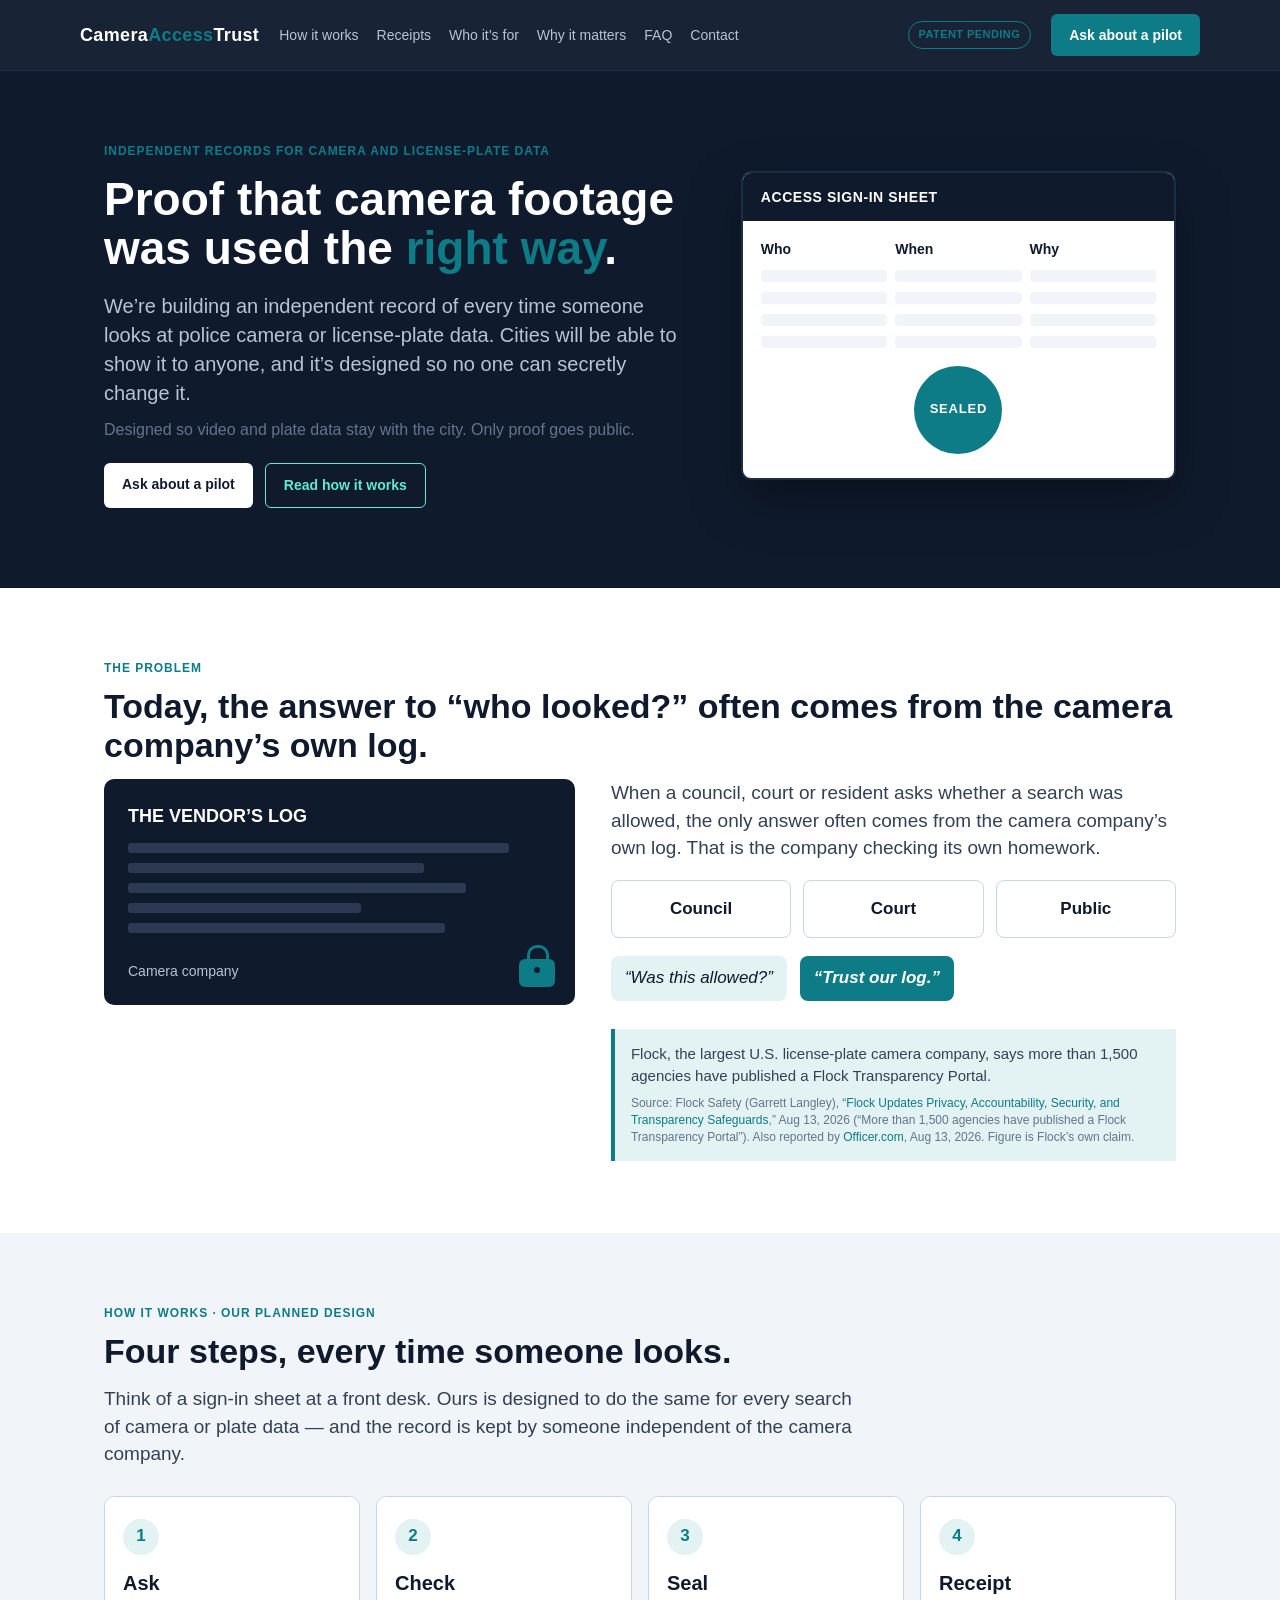
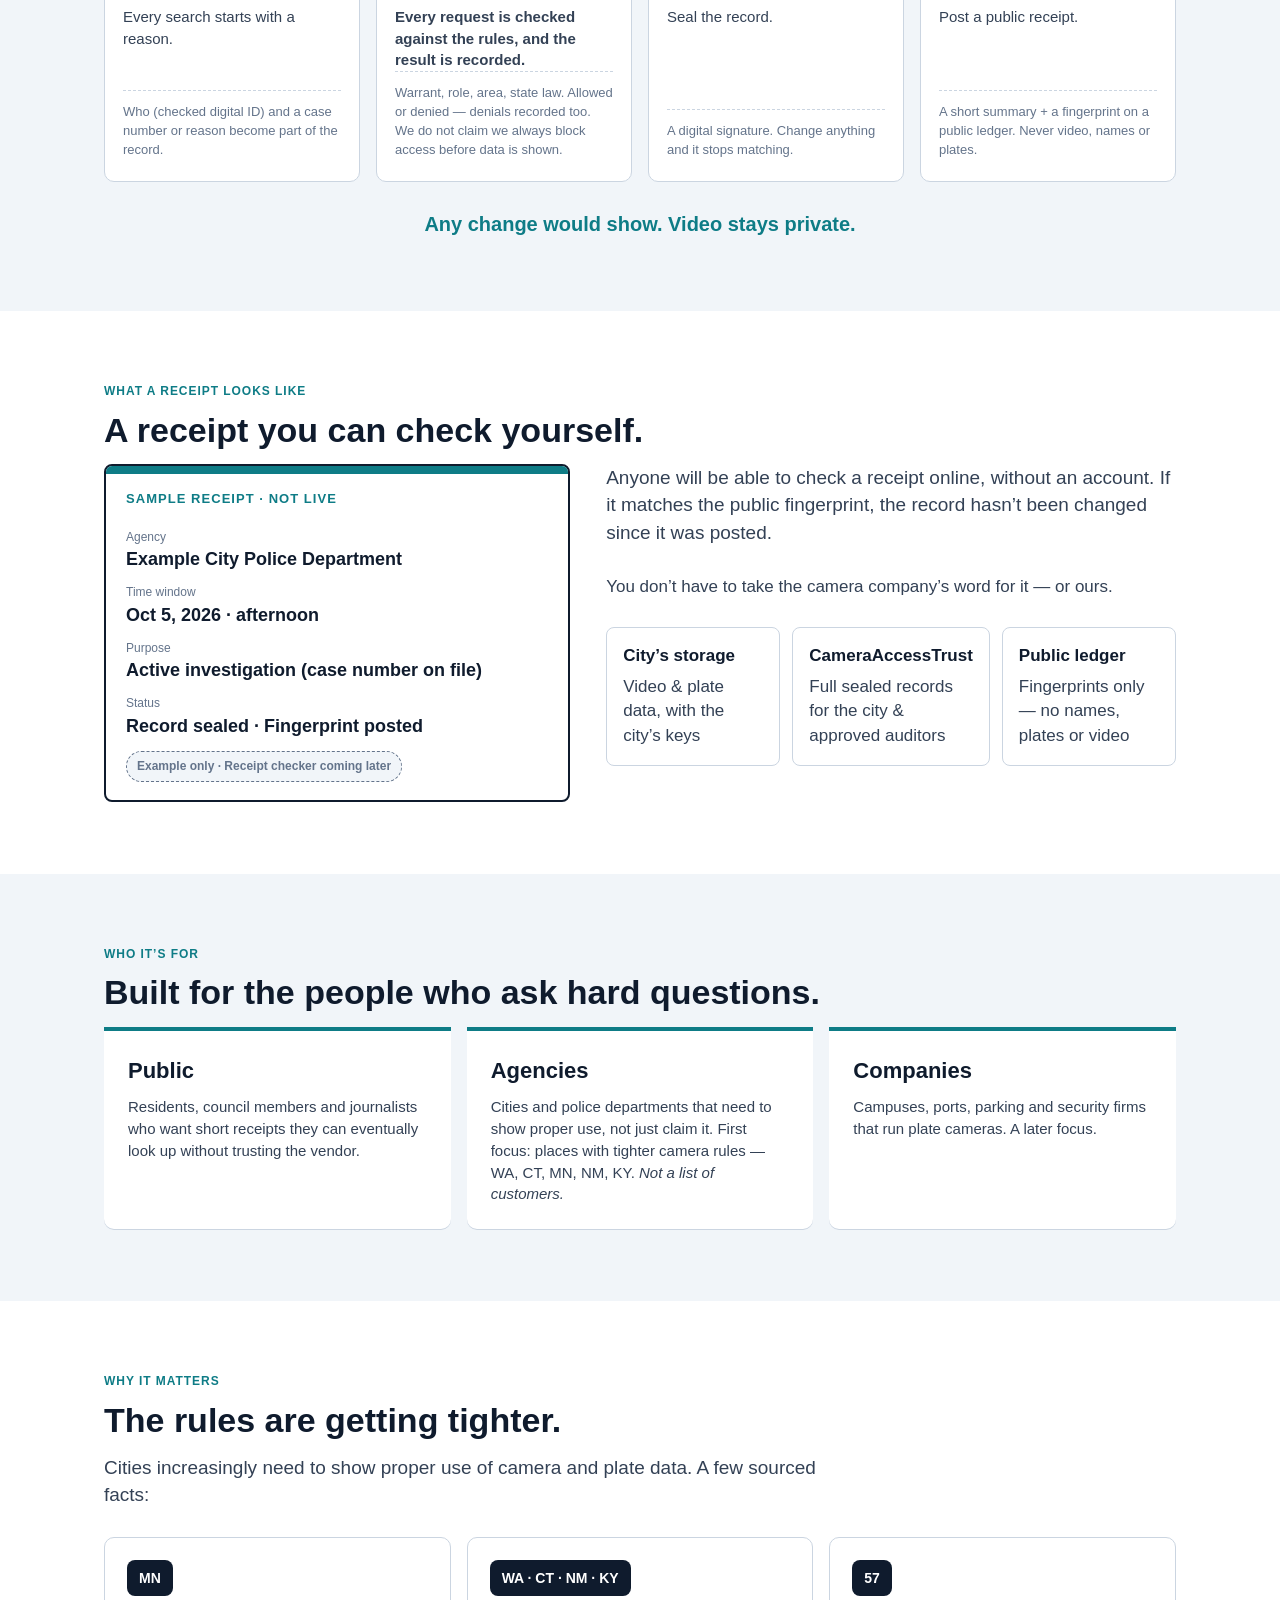
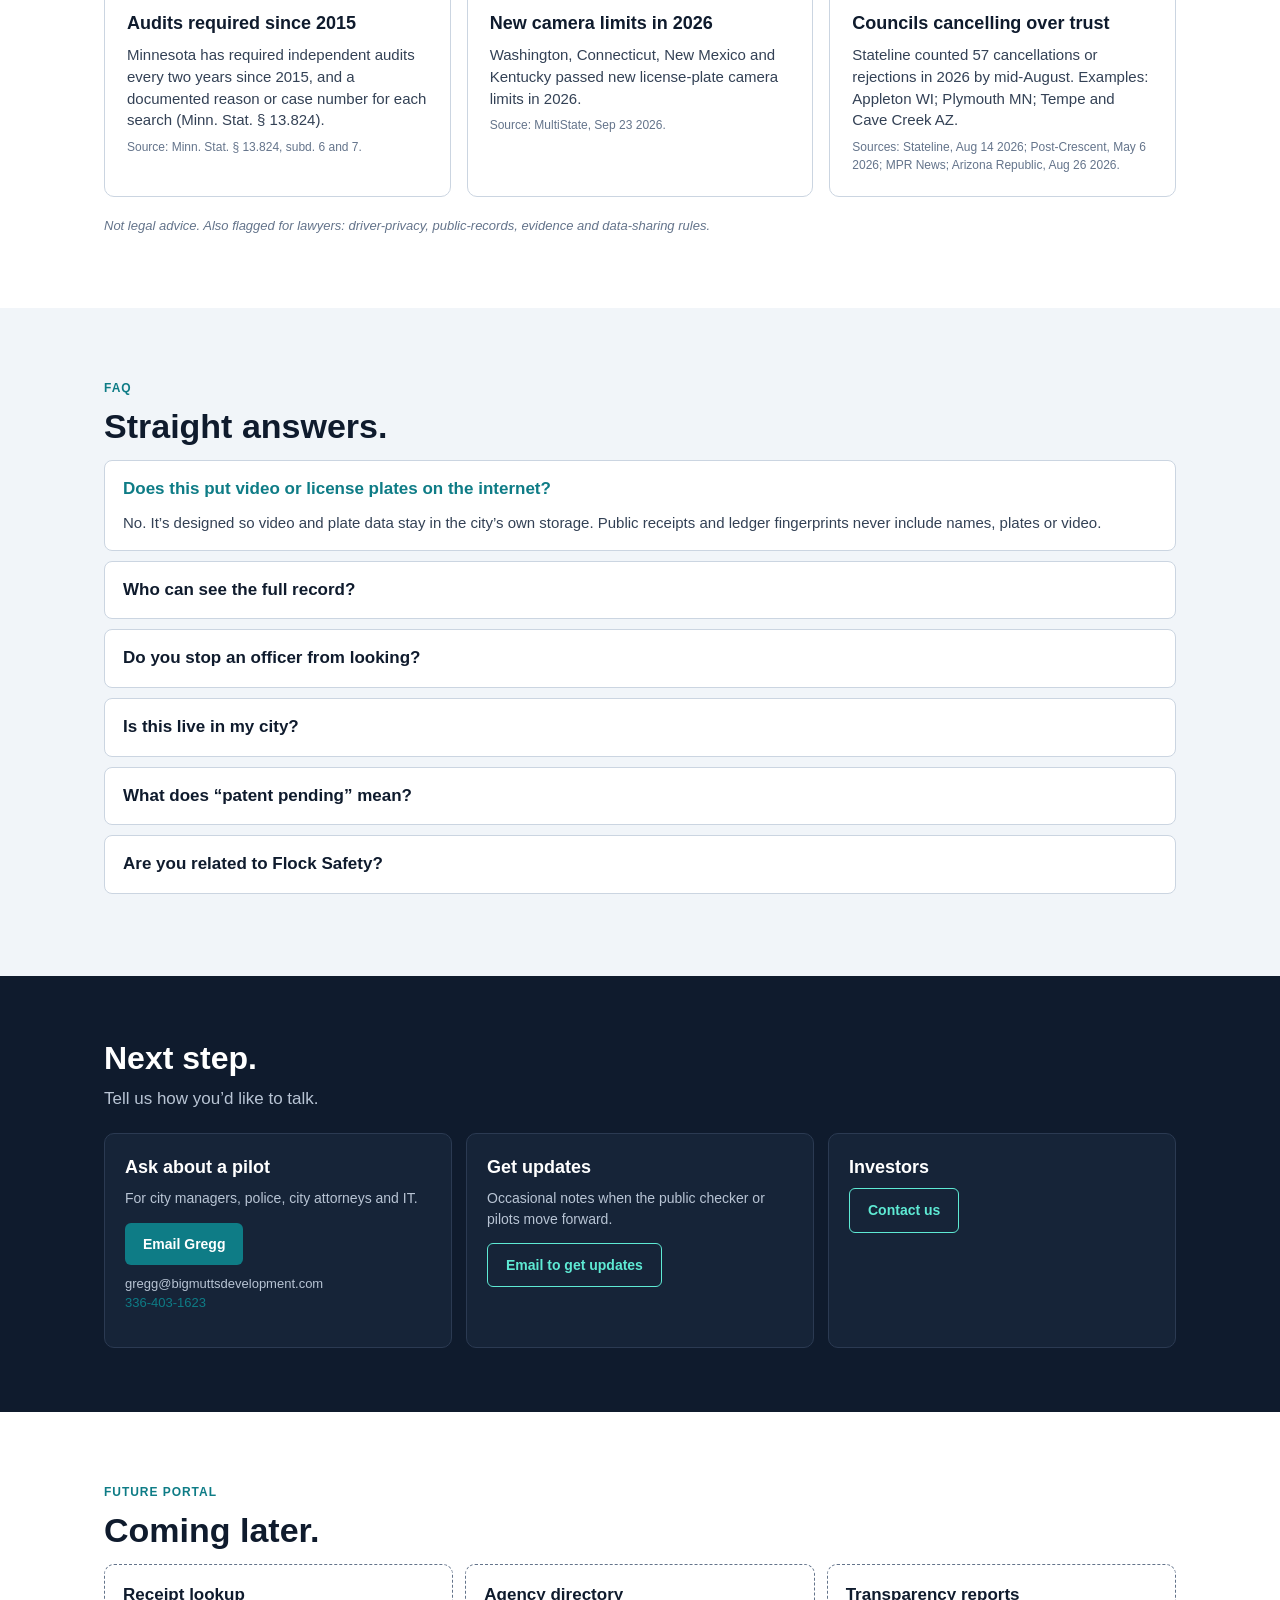
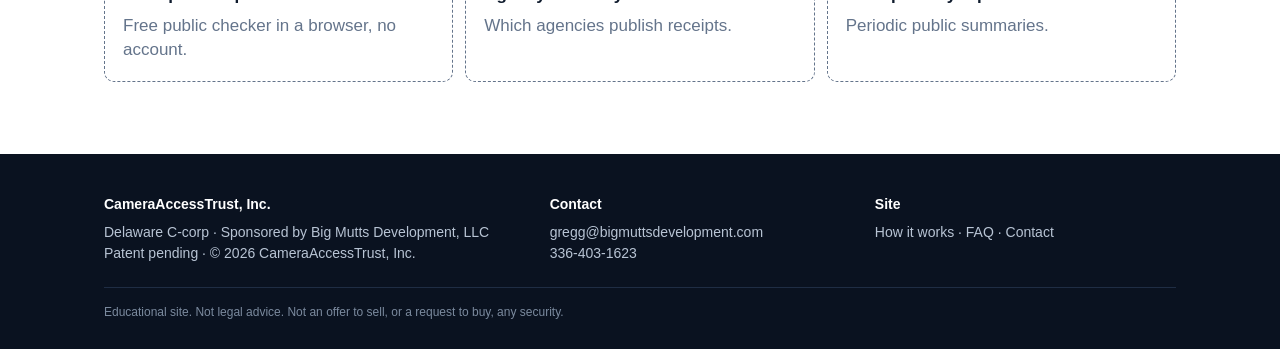
==== index.html @ 26b77fc0 "CameraAccessTrust landing page v1" ====
<!DOCTYPE html>
<html lang="en">
<head>
<meta charset="utf-8">
<meta name="viewport" content="width=device-width, initial-scale=1">
<title>CameraAccessTrust — Proof camera footage was used the right way</title>
<meta name="description" content="CameraAccessTrust is building an independent, tamper-evident record of every time someone looks at police camera or license-plate data. Video and plates stay with the city; only proof goes public.">
<style>
  :root {
    --navy: #0F1B2D;
    --ink: #1E293B;
    --body: #334155;
    --muted: #64748B;
    --rule: #CBD5E1;
    --light: #F1F5F9;
    --white: #FFFFFF;
    --accent: #0E7C86;
    --tint: #E3F2F3;
    --onnavy: #B8C4D4;
  }
  * { box-sizing: border-box; margin: 0; padding: 0; }
  html { scroll-behavior: smooth; }
  body {
    font-family: Arial, Helvetica, sans-serif;
    color: var(--body);
    background: var(--white);
    line-height: 1.45;
    font-size: 17px;
  }
  a { color: var(--accent); text-decoration: none; }
  a:hover { text-decoration: underline; }
  .wrap { max-width: 1120px; margin: 0 auto; padding: 0 24px; }
  .wire-banner {
    background: #FEF3C7; color: #92400E; font-size: 13px; text-align: center;
    padding: 8px 16px; border-bottom: 1px solid #F59E0B;
  }

  /* Nav */
  .nav {
    position: sticky; top: 0; z-index: 20;
    background: rgba(15,27,45,0.96); color: var(--white);
    border-bottom: 1px solid #1f2d44;
  }
  .nav-inner { display: flex; align-items: center; gap: 20px; padding: 14px 0; flex-wrap: wrap; }
  .logo { font-weight: 700; font-size: 18px; color: var(--white); letter-spacing: 0.02em; }
  .logo span { color: var(--accent); }
  .nav-links { display: flex; gap: 18px; flex: 1; flex-wrap: wrap; font-size: 14px; }
  .nav-links a { color: var(--onnavy); }
  .nav-links a:hover { color: var(--white); text-decoration: none; }
  .pill {
    font-size: 11px; font-weight: 700; letter-spacing: 0.04em; text-transform: uppercase;
    border: 1px solid var(--accent); color: var(--accent); padding: 5px 10px; border-radius: 999px;
  }
  .btn {
    display: inline-block; background: var(--accent); color: var(--white) !important;
    font-weight: 700; font-size: 14px; padding: 11px 18px; border-radius: 6px;
    text-decoration: none !important; border: none; cursor: pointer;
  }
  .btn:hover { filter: brightness(1.08); }
  .btn-ghost {
    background: transparent; color: var(--accent) !important;
    border: 1.5px solid var(--accent);
  }
  .btn-light { background: var(--white); color: var(--navy) !important; }
  .btn-row { display: flex; flex-wrap: wrap; gap: 12px; margin-top: 22px; }

  /* Hero */
  .hero {
    background: var(--navy); color: var(--white);
    padding: 72px 0 80px;
  }
  .hero-grid { display: grid; grid-template-columns: 1.15fr 0.85fr; gap: 48px; align-items: center; }
  .kicker {
    color: var(--accent); font-size: 12px; font-weight: 700; letter-spacing: 0.08em;
    text-transform: uppercase; margin-bottom: 14px;
  }
  .hero h1 {
    font-size: 46px; line-height: 1.08; font-weight: 700; color: var(--white);
    margin-bottom: 18px;
  }
  .hero h1 em { color: var(--accent); font-style: normal; }
  .hero .lead { font-size: 20px; color: var(--onnavy); max-width: 34em; margin-bottom: 10px; }
  .hero .support { font-size: 16px; color: var(--muted); max-width: 34em; }
  .options {
    margin-top: 28px; padding: 14px 16px; background: #162438; border: 1px dashed #334155;
    border-radius: 8px; font-size: 13px; color: var(--onnavy);
  }
  .options strong { color: var(--white); }

  /* Sign-in sheet card */
  .sheet {
    background: var(--white); color: var(--navy); border-radius: 10px;
    border: 2px solid #1f2d44; overflow: hidden; box-shadow: 0 20px 50px rgba(0,0,0,0.35);
  }
  .sheet-head {
    background: var(--navy); color: var(--white); padding: 14px 18px;
    font-weight: 700; font-size: 14px; letter-spacing: 0.04em;
  }
  .sheet-body { padding: 18px; }
  .sheet-cols { display: grid; grid-template-columns: 1fr 1fr 1fr; gap: 8px; font-weight: 700; font-size: 14px; margin-bottom: 10px; }
  .sheet-row { display: grid; grid-template-columns: 1fr 1fr 1fr; gap: 8px; margin-bottom: 10px; }
  .sheet-row span { height: 12px; background: var(--light); border-radius: 4px; display: block; }
  .seal {
    margin: 18px auto 6px; width: 88px; height: 88px; border-radius: 50%;
    background: var(--accent); color: var(--white); display: flex; align-items: center;
    justify-content: center; font-weight: 700; font-size: 13px; letter-spacing: 0.06em;
  }

  section { padding: 72px 0; }
  section.alt { background: var(--light); }
  section h2 {
    font-size: 34px; color: var(--navy); line-height: 1.15; margin-bottom: 14px;
  }
  .section-lead { font-size: 19px; color: var(--body); max-width: 40em; margin-bottom: 28px; }
  .eyebrow {
    color: var(--accent); font-size: 12px; font-weight: 700; letter-spacing: 0.08em;
    text-transform: uppercase; margin-bottom: 10px;
  }

  /* Problem */
  .problem-grid { display: grid; grid-template-columns: 1fr 1.2fr; gap: 36px; align-items: start; }
  .log-card {
    background: var(--navy); color: var(--white); border-radius: 10px; padding: 24px;
    min-height: 220px; position: relative;
  }
  .log-card h3 { font-size: 18px; margin-bottom: 14px; }
  .log-lines span { display: block; height: 10px; background: #2B3A52; border-radius: 3px; margin-bottom: 10px; }
  .lock {
    position: absolute; right: 20px; bottom: 18px; width: 36px; height: 28px;
    border-radius: 6px; background: var(--accent);
  }
  .lock:before {
    content: ""; position: absolute; left: 8px; top: -14px; width: 16px; height: 16px;
    border: 3px solid var(--accent); border-bottom: none; border-radius: 10px 10px 0 0; background: transparent;
  }
  .lock:after {
    content: ""; position: absolute; left: 15px; top: 8px; width: 6px; height: 6px;
    border-radius: 50%; background: var(--navy);
  }
  .askers { display: flex; gap: 12px; flex-wrap: wrap; margin: 18px 0; }
  .asker {
    flex: 1; min-width: 120px; background: var(--white); border: 1px solid var(--rule);
    border-radius: 8px; padding: 16px; text-align: center; color: var(--navy); font-weight: 700;
  }
  .bubble {
    display: inline-block; background: var(--tint); color: var(--navy); padding: 10px 14px;
    border-radius: 8px; font-style: italic; margin-right: 8px; margin-bottom: 8px;
  }
  .bubble.reply { background: var(--accent); color: var(--white); font-style: italic; font-weight: 700; }
  .callout {
    margin-top: 20px; padding: 14px 16px; border-left: 4px solid var(--accent);
    background: var(--tint); font-size: 15px; color: var(--body);
  }
  .src { font-size: 12px; color: var(--muted); margin-top: 8px; }

  /* Steps */
  .steps { display: grid; grid-template-columns: repeat(4, 1fr); gap: 16px; }
  .step {
    background: var(--white); border: 1px solid var(--rule); border-radius: 10px;
    padding: 22px 18px; min-height: 260px; display: flex; flex-direction: column;
  }
  .step-num {
    width: 36px; height: 36px; border-radius: 50%; background: var(--tint); color: var(--accent);
    font-weight: 700; display: flex; align-items: center; justify-content: center; margin-bottom: 14px;
  }
  .step h3 { color: var(--navy); font-size: 20px; margin-bottom: 8px; }
  .step p { font-size: 15px; color: var(--body); }
  .step .mech {
    margin-top: auto; padding-top: 12px; border-top: 1px dashed var(--rule);
    font-size: 13px; color: var(--muted);
  }
  .close-line {
    margin-top: 28px; text-align: center; font-size: 20px; font-weight: 700; color: var(--accent);
  }

  /* Receipt */
  .receipt-grid { display: grid; grid-template-columns: 0.9fr 1.1fr; gap: 36px; align-items: start; }
  .receipt {
    background: var(--white); border: 2px solid var(--navy); border-radius: 8px;
    padding: 0 0 18px; position: relative; overflow: hidden;
  }
  .receipt:before { content: ""; display: block; height: 8px; background: var(--accent); }
  .receipt h3 {
    color: var(--accent); font-size: 13px; letter-spacing: 0.08em; padding: 16px 20px 8px;
  }
  .receipt dl { padding: 0 20px; }
  .receipt dt { font-size: 12px; color: var(--muted); margin-top: 12px; }
  .receipt dd { font-size: 18px; color: var(--navy); font-weight: 700; }
  .tbd {
    display: inline-block; background: #FEF3C7; color: #92400E; border: 1px dashed #F59E0B;
    font-size: 13px; font-weight: 700; padding: 2px 8px; border-radius: 4px;
  }
  .coming {
    display: inline-block; margin-top: 12px; background: var(--light); color: var(--muted);
    border: 1px dashed var(--muted); font-size: 12px; font-weight: 700; padding: 6px 10px; border-radius: 999px;
  }
  .privacy-strip {
    display: grid; grid-template-columns: repeat(3, 1fr); gap: 12px; margin-top: 28px;
  }
  .privacy-strip div {
    background: var(--white); border: 1px solid var(--rule); border-radius: 8px; padding: 16px;
  }
  .privacy-strip strong { display: block; color: var(--navy); margin-bottom: 6px; }

  /* Audiences */
  .aud { display: grid; grid-template-columns: repeat(3, 1fr); gap: 16px; }
  .aud article {
    background: var(--white); border-top: 4px solid var(--accent); border-radius: 0 0 10px 10px;
    padding: 24px; box-shadow: 0 1px 0 var(--rule);
  }
  .aud h3 { color: var(--navy); font-size: 22px; margin-bottom: 10px; }
  .aud p { font-size: 15px; }

  /* Why now */
  .why { display: grid; grid-template-columns: repeat(3, 1fr); gap: 16px; }
  .why article {
    background: var(--white); border-radius: 10px; padding: 22px; border: 1px solid var(--rule);
  }
  .badge {
    display: inline-block; background: var(--navy); color: var(--white); font-weight: 700;
    padding: 8px 12px; border-radius: 8px; margin-bottom: 14px; font-size: 14px;
  }
  .why h3 { color: var(--navy); font-size: 18px; margin-bottom: 8px; }
  .why p { font-size: 15px; }
  .disclaimer {
    margin-top: 20px; font-size: 13px; color: var(--muted); font-style: italic;
  }

  /* FAQ */
  .faq details {
    background: var(--white); border: 1px solid var(--rule); border-radius: 8px;
    padding: 16px 18px; margin-bottom: 10px;
  }
  .faq summary {
    font-weight: 700; color: var(--navy); cursor: pointer; list-style: none;
  }
  .faq summary::-webkit-details-marker { display: none; }
  .faq details[open] summary { margin-bottom: 10px; color: var(--accent); }
  .faq p { font-size: 15px; color: var(--body); }

  /* CTA */
  .cta {
    background: var(--navy); color: var(--white); padding: 64px 0;
  }
  .cta h2 { color: var(--white); font-size: 32px; margin-bottom: 10px; }
  .cta p { color: var(--onnavy); max-width: 36em; margin-bottom: 22px; }
  .cta-cards { display: grid; grid-template-columns: repeat(3, 1fr); gap: 14px; }
  .cta-card {
    background: #162438; border: 1px solid #2B3A52; border-radius: 10px; padding: 20px;
  }
  .cta-card h3 { color: var(--white); font-size: 18px; margin-bottom: 8px; }
  .cta-card p { color: var(--onnavy); font-size: 14px; margin-bottom: 14px; }
  .flag {
    display: inline-block; margin-top: 8px; font-size: 11px; font-weight: 700;
    letter-spacing: 0.04em; text-transform: uppercase; color: #FBBF24;
  }

  /* Future */
  .future { display: grid; grid-template-columns: repeat(3, 1fr); gap: 12px; }
  .future div {
    border: 1.5px dashed var(--muted); border-radius: 10px; padding: 18px; background: var(--white);
    color: var(--muted);
  }
  .future strong { display: block; color: var(--navy); margin-bottom: 6px; }

  /* Footer */
  footer {
    background: #0A1220; color: var(--onnavy); padding: 40px 0 28px; font-size: 14px;
  }
  .foot-grid { display: grid; grid-template-columns: 1.4fr 1fr 1fr; gap: 24px; margin-bottom: 24px; }
  footer strong { color: var(--white); display: block; margin-bottom: 8px; }
  footer a { color: var(--onnavy); }
  .fine { font-size: 12px; color: #7B8A9E; border-top: 1px solid #1f2d44; padding-top: 16px; }

  @media (max-width: 900px) {
    .hero-grid, .problem-grid, .receipt-grid, .foot-grid { grid-template-columns: 1fr; }
    .steps, .aud, .why, .cta-cards, .privacy-strip, .future { grid-template-columns: 1fr; }
    .hero h1 { font-size: 34px; }
    section { padding: 48px 0; }
    .nav-links { display: none; }
    .nav-inner { gap: 10px; }
    .pill { order: 3; }
    .btn { width: 100%; text-align: center; }
    .btn-row .btn, .btn-row .btn-ghost { width: auto; }
  }
</style>
</head>
<body>

<header class="nav">
  <div class="wrap nav-inner">
    <a class="logo" href="#top">Camera<span>Access</span>Trust</a>
    <nav class="nav-links" aria-label="Primary">
      <a href="#how">How it works</a>
      <a href="#receipt">Receipts</a>
      <a href="#who">Who it’s for</a>
      <a href="#why">Why it matters</a>
      <a href="#faq">FAQ</a>
      <a href="#contact">Contact</a>
    </nav>
    <span class="pill">Patent pending</span>
    <a class="btn" href="#contact">Ask about a pilot</a>
  </div>
</header>

<main id="top">
  <section class="hero">
    <div class="wrap hero-grid">
      <div>
        <div class="kicker">Independent records for camera and license-plate data</div>
        <h1>Proof that camera footage was used the <em>right way</em>.</h1>
        <p class="lead">We’re building an independent record of every time someone looks at police camera or license-plate data. Cities will be able to show it to anyone, and it’s designed so no one can secretly change it.</p>
        <p class="support">Designed so video and plate data stay with the city. Only proof goes public.</p>
        <div class="btn-row">
          <a class="btn btn-light" href="#contact">Ask about a pilot</a>
          <a class="btn btn-ghost" href="#how" style="color:#5eead4!important;border-color:#5eead4">Read how it works</a>
        </div>
      </div>
      <div class="sheet" aria-hidden="true">
        <div class="sheet-head">ACCESS SIGN-IN SHEET</div>
        <div class="sheet-body">
          <div class="sheet-cols"><div>Who</div><div>When</div><div>Why</div></div>
          <div class="sheet-row"><span></span><span></span><span></span></div>
          <div class="sheet-row"><span></span><span></span><span></span></div>
          <div class="sheet-row"><span></span><span></span><span></span></div>
          <div class="sheet-row"><span></span><span></span><span></span></div>
          <div class="seal">SEALED</div>
        </div>
      </div>
    </div>
  </section>

  <section id="problem">
    <div class="wrap">
      <div class="eyebrow">The problem</div>
      <h2>Today, the answer to “who looked?” often comes from the camera company’s own log.</h2>
      <div class="problem-grid">
        <div class="log-card">
          <h3>THE VENDOR’S LOG</h3>
          <div class="log-lines"><span style="width:90%"></span><span style="width:70%"></span><span style="width:80%"></span><span style="width:55%"></span><span style="width:75%"></span></div>
          <div class="lock" aria-hidden="true"></div>
          <p style="margin-top:28px;color:#B8C4D4;font-size:14px">Camera company</p>
        </div>
        <div>
          <p class="section-lead" style="margin-bottom:16px">When a council, court or resident asks whether a search was allowed, the only answer often comes from the camera company’s own log. That is the company checking its own homework.</p>
          <div class="askers">
            <div class="asker">Council</div>
            <div class="asker">Court</div>
            <div class="asker">Public</div>
          </div>
          <div class="bubble">“Was this allowed?”</div>
          <div class="bubble reply">“Trust our log.”</div>
          <div class="callout">
            Flock, the largest U.S. license-plate camera company, says more than 1,500 agencies have published a Flock Transparency Portal.
            <div class="src">Source: Flock Safety (Garrett Langley), “<a href="https://www.flocksafety.com/blog/flock-guardrails-address-lpr-privacy-concerns-and-police-transparency">Flock Updates Privacy, Accountability, Security, and Transparency Safeguards</a>,” Aug 13, 2026 (“More than 1,500 agencies have published a Flock Transparency Portal”). Also reported by <a href="https://www.officer.com/command-hq/technology/traffic/lpr-license-plate-recognition/news/55397956/flock-safety-announces-7-day-data-retention-policy-for-alpr-cameras">Officer.com</a>, Aug 13, 2026. Figure is Flock’s own claim.</div>
          </div>
        </div>
      </div>
    </div>
  </section>

  <section class="alt" id="how">
    <div class="wrap">
      <div class="eyebrow">How it works · our planned design</div>
      <h2>Four steps, every time someone looks.</h2>
      <p class="section-lead">Think of a sign-in sheet at a front desk. Ours is designed to do the same for every search of camera or plate data — and the record is kept by someone independent of the camera company.</p>
      <div class="steps">
        <article class="step">
          <div class="step-num">1</div>
          <h3>Ask</h3>
          <p>Every search starts with a reason.</p>
          <div class="mech">Who (checked digital ID) and a case number or reason become part of the record.</div>
        </article>
        <article class="step">
          <div class="step-num">2</div>
          <h3>Check</h3>
          <p><strong>Every request is checked against the rules, and the result is recorded.</strong></p>
          <div class="mech">Warrant, role, area, state law. Allowed or denied — denials recorded too. We do not claim we always block access before data is shown.</div>
        </article>
        <article class="step">
          <div class="step-num">3</div>
          <h3>Seal</h3>
          <p>Seal the record.</p>
          <div class="mech">A digital signature. Change anything and it stops matching.</div>
        </article>
        <article class="step">
          <div class="step-num">4</div>
          <h3>Receipt</h3>
          <p>Post a public receipt.</p>
          <div class="mech">A short summary + a fingerprint on a public ledger. Never video, names or plates.</div>
        </article>
      </div>
      <p class="close-line">Any change would show. Video stays private.</p>
    </div>
  </section>

  <section id="receipt">
    <div class="wrap">
      <div class="eyebrow">What a receipt looks like</div>
      <h2>A receipt you can check yourself.</h2>
      <div class="receipt-grid">
        <div class="receipt">
          <h3>SAMPLE RECEIPT · NOT LIVE</h3>
          <dl>
            <dt>Agency</dt>
            <dd>Example City Police Department</dd>
            <dt>Time window</dt>
            <dd>Oct 5, 2026 · afternoon</dd>
            <dt>Purpose</dt>
            <dd>Active investigation (case number on file)</dd>
            <dt>Status</dt>
            <dd>Record sealed · Fingerprint posted</dd>
          </dl>
          <div style="padding:0 20px"><span class="coming">Example only · Receipt checker coming later</span></div>
        </div>
        <div>
          <p class="section-lead">Anyone will be able to check a receipt online, without an account. If it matches the public fingerprint, the record hasn’t been changed since it was posted.</p>
          <p>You don’t have to take the camera company’s word for it — or ours.</p>
          <div class="privacy-strip">
            <div><strong>City’s storage</strong>Video &amp; plate data, with the city’s keys</div>
            <div><strong>CameraAccessTrust</strong>Full sealed records for the city &amp; approved auditors</div>
            <div><strong>Public ledger</strong>Fingerprints only — no names, plates or video</div>
          </div>
        </div>
      </div>
    </div>
  </section>

  <section class="alt" id="who">
    <div class="wrap">
      <div class="eyebrow">Who it’s for</div>
      <h2>Built for the people who ask hard questions.</h2>
      <div class="aud">
        <article>
          <h3>Public</h3>
          <p>Residents, council members and journalists who want short receipts they can eventually look up without trusting the vendor.</p>
        </article>
        <article>
          <h3>Agencies</h3>
          <p>Cities and police departments that need to show proper use, not just claim it. First focus: places with tighter camera rules — WA, CT, MN, NM, KY. <em>Not a list of customers.</em></p>
        </article>
        <article>
          <h3>Companies</h3>
          <p>Campuses, ports, parking and security firms that run plate cameras. A later focus.</p>
        </article>
      </div>
    </div>
  </section>

  <section id="why">
    <div class="wrap">
      <div class="eyebrow">Why it matters</div>
      <h2>The rules are getting tighter.</h2>
      <p class="section-lead">Cities increasingly need to show proper use of camera and plate data. A few sourced facts:</p>
      <div class="why">
        <article>
          <span class="badge">MN</span>
          <h3>Audits required since 2015</h3>
          <p>Minnesota has required independent audits every two years since 2015, and a documented reason or case number for each search (Minn. Stat. § 13.824).</p>
          <div class="src">Source: Minn. Stat. § 13.824, subd. 6 and 7.</div>
        </article>
        <article>
          <span class="badge">WA · CT · NM · KY</span>
          <h3>New camera limits in 2026</h3>
          <p>Washington, Connecticut, New Mexico and Kentucky passed new license-plate camera limits in 2026.</p>
          <div class="src">Source: MultiState, Sep 23 2026.</div>
        </article>
        <article>
          <span class="badge">57</span>
          <h3>Councils cancelling over trust</h3>
          <p>Stateline counted 57 cancellations or rejections in 2026 by mid-August. Examples: Appleton WI; Plymouth MN; Tempe and Cave Creek AZ.</p>
          <div class="src">Sources: Stateline, Aug 14 2026; Post-Crescent, May 6 2026; MPR News; Arizona Republic, Aug 26 2026.</div>
        </article>
      </div>
      <p class="disclaimer">Not legal advice. Also flagged for lawyers: driver-privacy, public-records, evidence and data-sharing rules.</p>
    </div>
  </section>

  <section class="alt" id="faq">
    <div class="wrap">
      <div class="eyebrow">FAQ</div>
      <h2>Straight answers.</h2>
      <div class="faq">
        <details open>
          <summary>Does this put video or license plates on the internet?</summary>
          <p>No. It’s designed so video and plate data stay in the city’s own storage. Public receipts and ledger fingerprints never include names, plates or video.</p>
        </details>
        <details>
          <summary>Who can see the full record?</summary>
          <p>The city and approved auditors (for a set period). The design gives no one a single master key.</p>
        </details>
        <details>
          <summary>Do you stop an officer from looking?</summary>
          <p>In our design, every request is checked against the rules, and the result (allowed or denied) is recorded. Denied requests are recorded too. We do not claim on this page that we always block access before data is shown.</p>
        </details>
        <details>
          <summary>Is this live in my city?</summary>
          <p>Not yet. CameraAccessTrust is in development. If you represent an agency, ask about a pilot.</p>
        </details>
        <details>
          <summary>What does “patent pending” mean?</summary>
          <p>A U.S. provisional patent application was filed in October 2026. We do not publish the application number on this site.</p>
        </details>
        <details>
          <summary>Are you related to Flock Safety?</summary>
          <p>No. We are independent of camera vendors. We plan to connect across brands — Flock first, then others.</p>
        </details>
      </div>
    </div>
  </section>

  <section class="cta" id="contact">
    <div class="wrap">
      <h2>Next step.</h2>
      <p>Tell us how you’d like to talk.</p>
      <div class="cta-cards">
        <div class="cta-card">
          <h3>Ask about a pilot</h3>
          <p>For city managers, police, city attorneys and IT.</p>
          <a class="btn" href="mailto:gregg@bigmuttsdevelopment.com?subject=CameraAccessTrust%20pilot">Email Gregg</a>
          <p style="margin-top:10px;font-size:13px">gregg@bigmuttsdevelopment.com<br><a href="tel:+13364031623">336-403-1623</a></p>
        </div>
        <div class="cta-card">
          <h3>Get updates</h3>
          <p>Occasional notes when the public checker or pilots move forward.</p>
          <a class="btn btn-ghost" href="mailto:gregg@bigmuttsdevelopment.com?subject=CameraAccessTrust%20updates" style="color:#5eead4!important;border-color:#5eead4">Email to get updates</a>
        </div>
        <div class="cta-card">
          <h3>Investors</h3>
          <a class="btn btn-ghost" href="mailto:gregg@bigmuttsdevelopment.com?subject=CameraAccessTrust" style="color:#5eead4!important;border-color:#5eead4">Contact us</a>
        </div>
      </div>
    </div>
  </section>

  <section id="future">
    <div class="wrap">
      <div class="eyebrow">Future portal</div>
      <h2>Coming later.</h2>
      <div class="future">
        <div><strong>Receipt lookup</strong>Free public checker in a browser, no account.</div>
        <div><strong>Agency directory</strong>Which agencies publish receipts.</div>
        <div><strong>Transparency reports</strong>Periodic public summaries.</div>
      </div>
    </div>
  </section>
</main>

<footer>
  <div class="wrap">
    <div class="foot-grid">
      <div>
        <strong>CameraAccessTrust, Inc.</strong>
        Delaware C-corp · Sponsored by Big Mutts Development, LLC<br>
        Patent pending · © 2026 CameraAccessTrust, Inc.
      </div>
      <div>
        <strong>Contact</strong>
        <a href="mailto:gregg@bigmuttsdevelopment.com">gregg@bigmuttsdevelopment.com</a><br>
        <a href="tel:+13364031623">336-403-1623</a>
      </div>
      <div>
        <strong>Site</strong>
        <a href="#how">How it works</a> ·
        <a href="#faq">FAQ</a> ·
        <a href="#contact">Contact</a>
      </div>
    </div>
    <p class="fine">Educational site. Not legal advice. Not an offer to sell, or a request to buy, any security.</p>
  </div>
</footer>
</body>
</html>
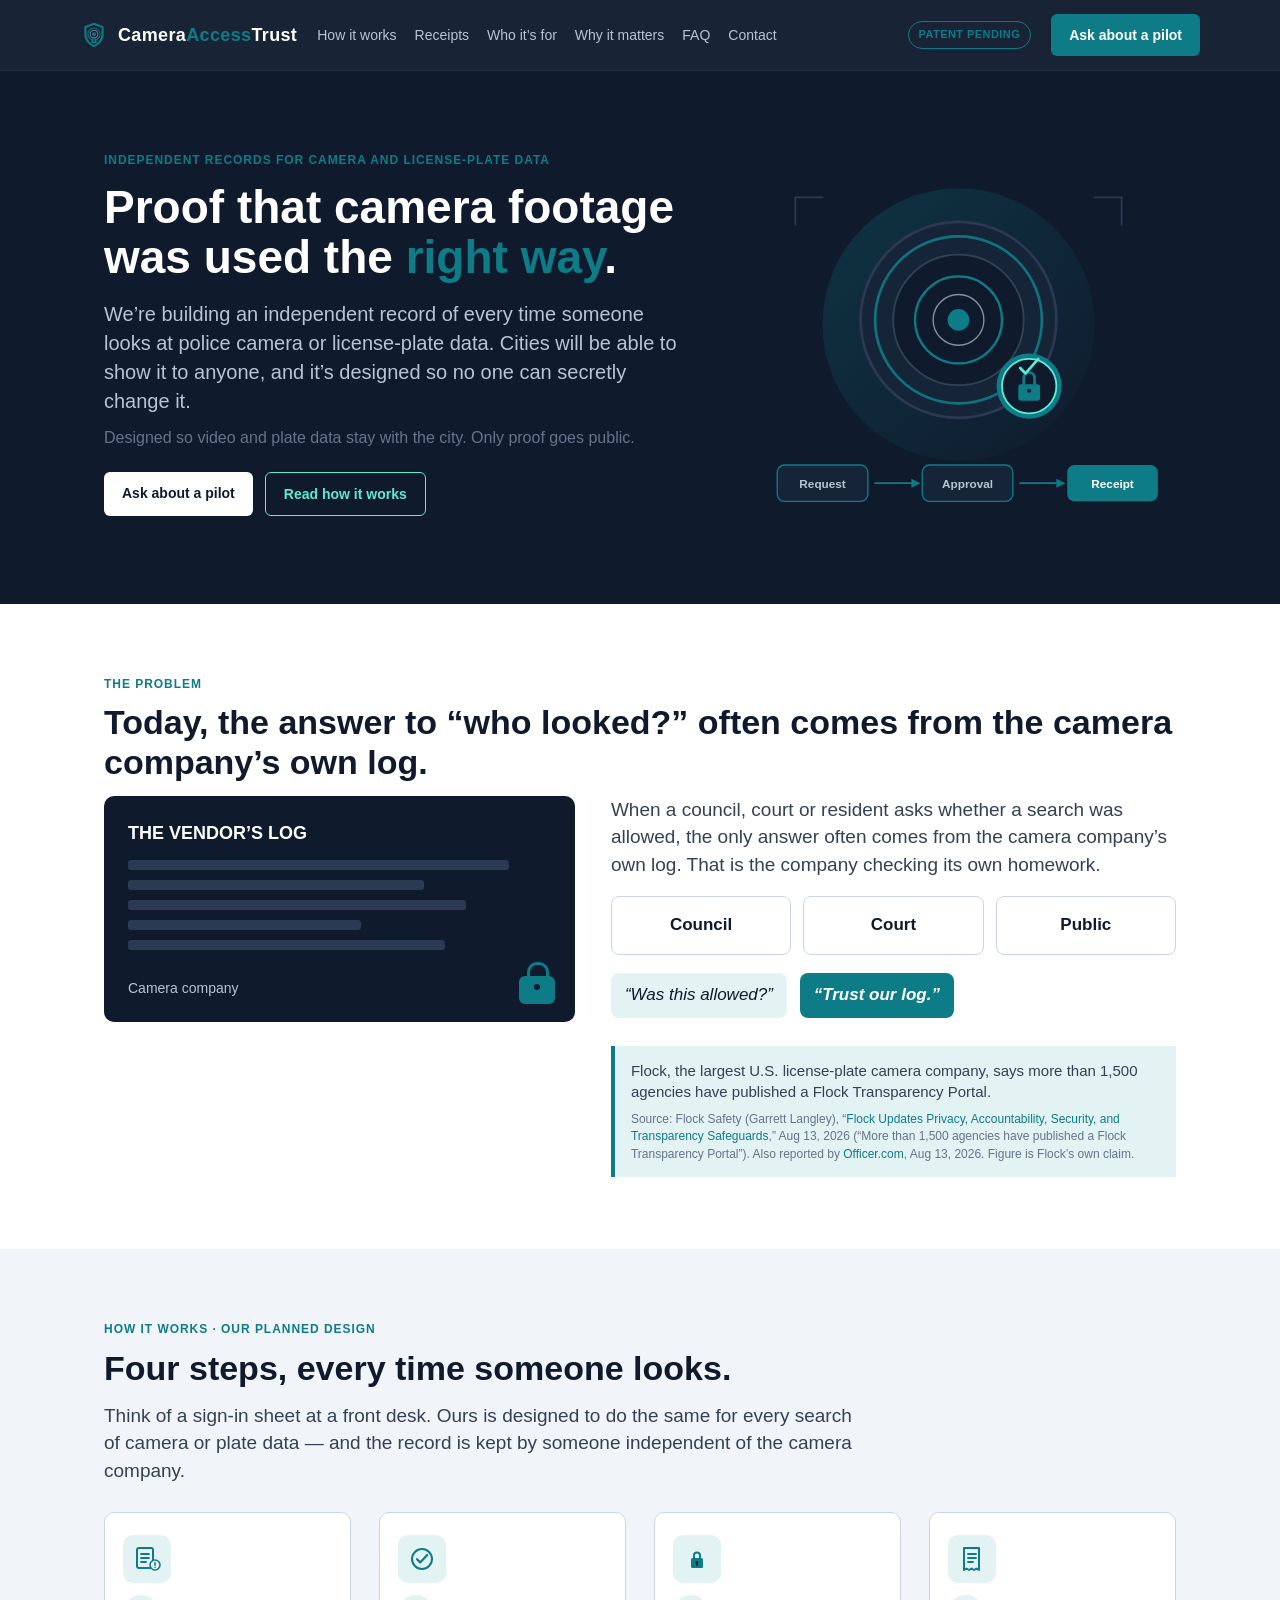
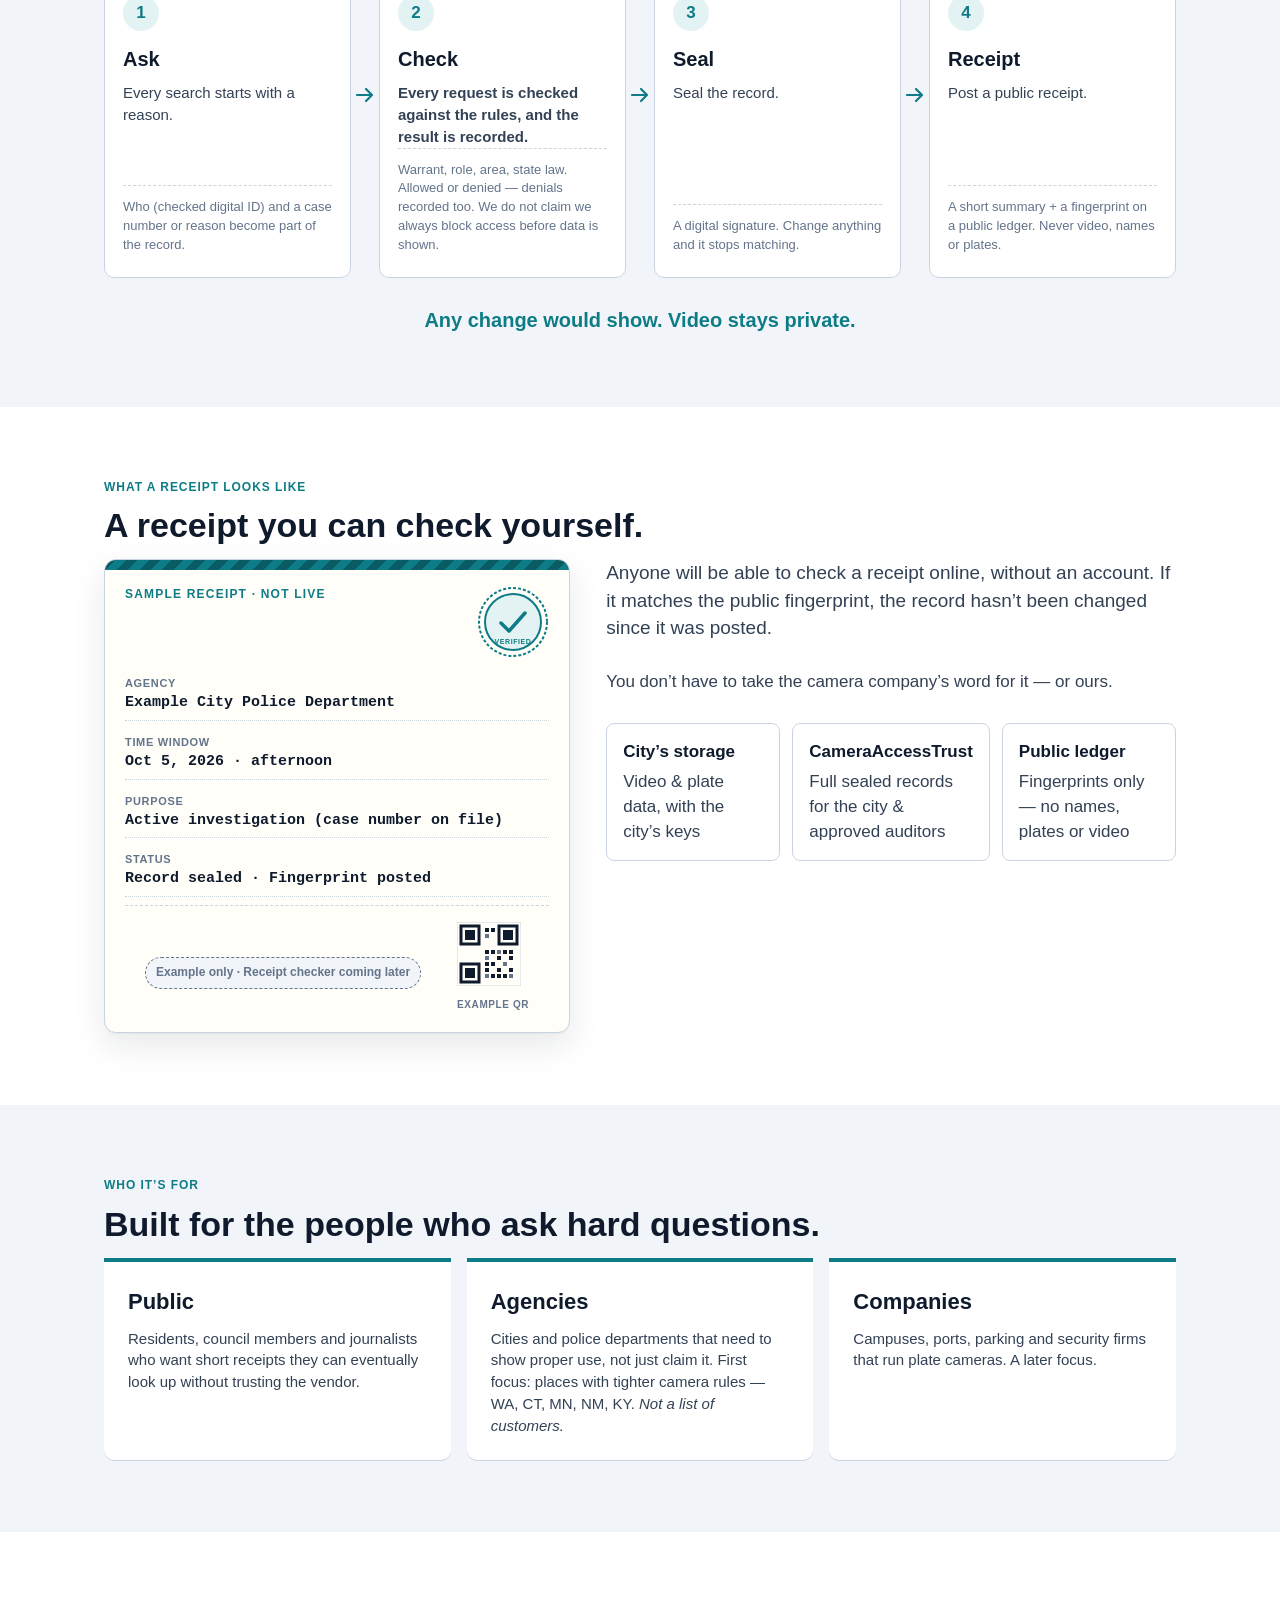
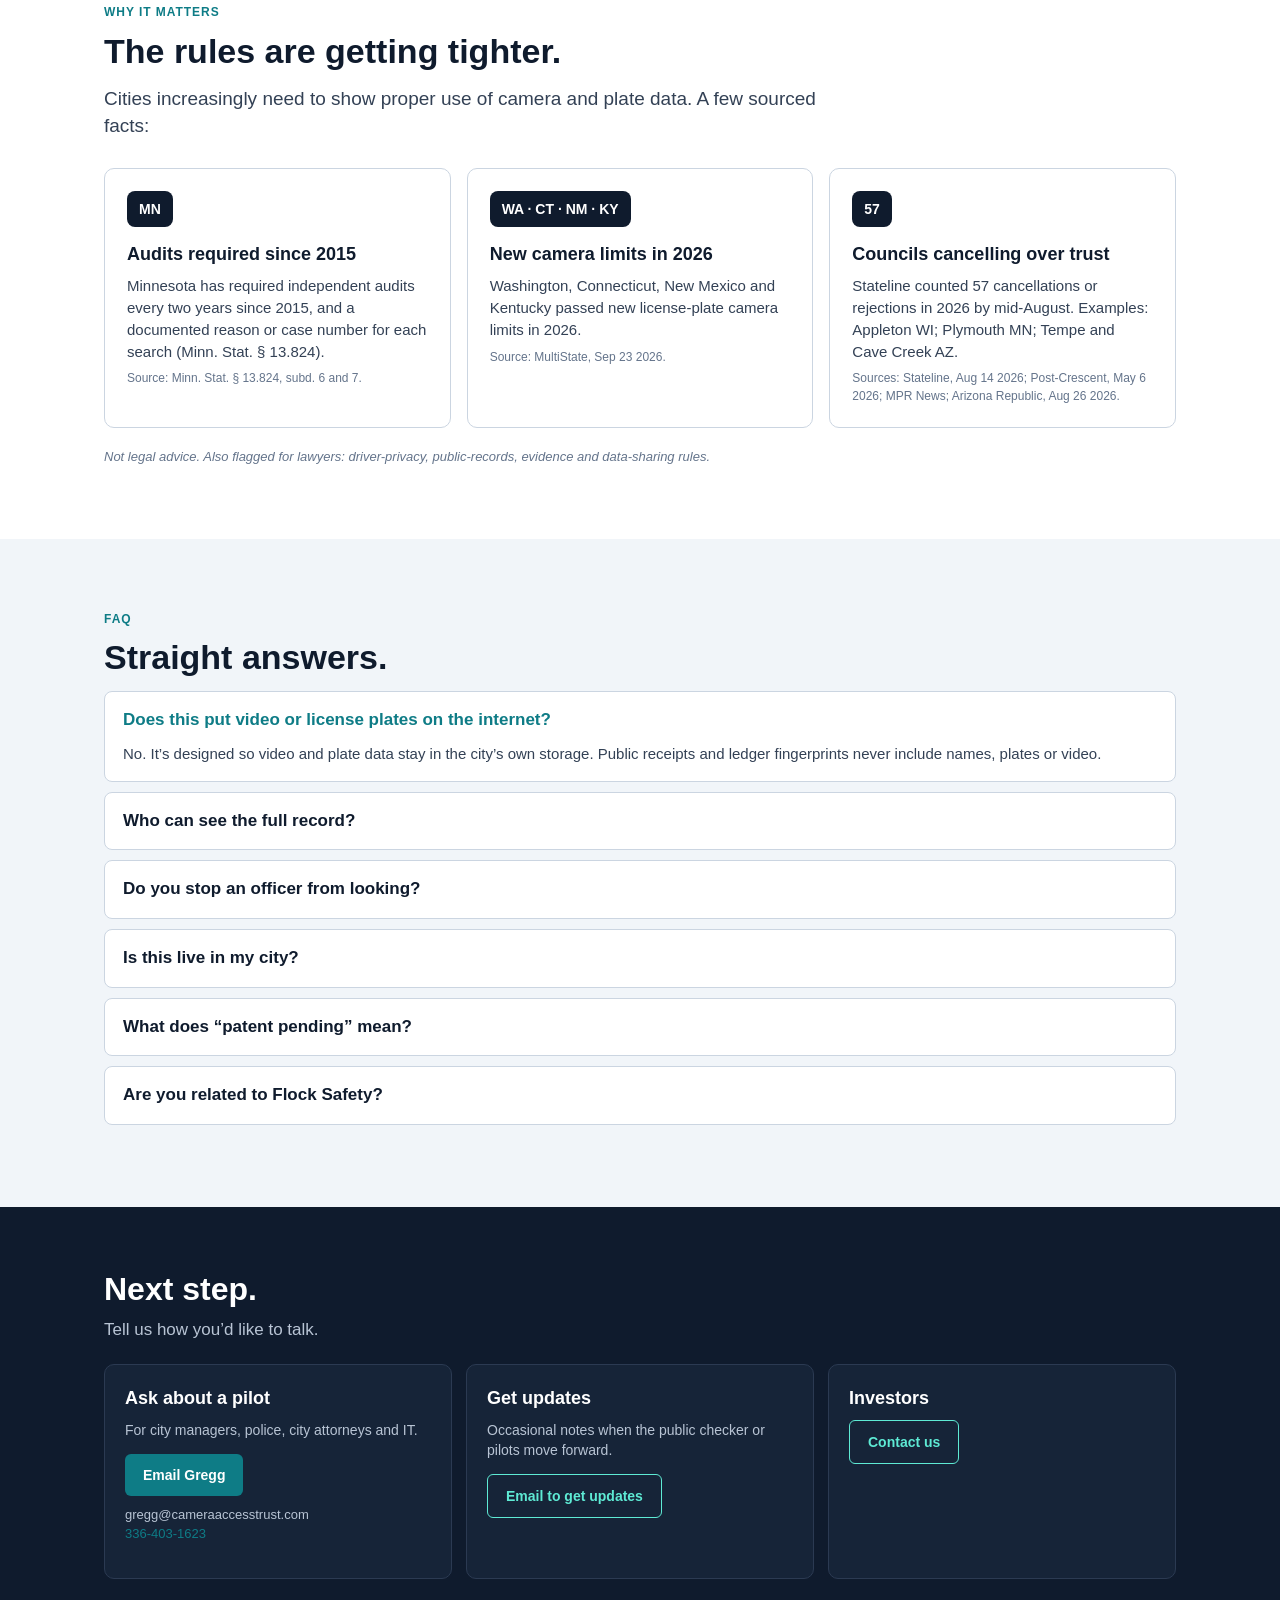
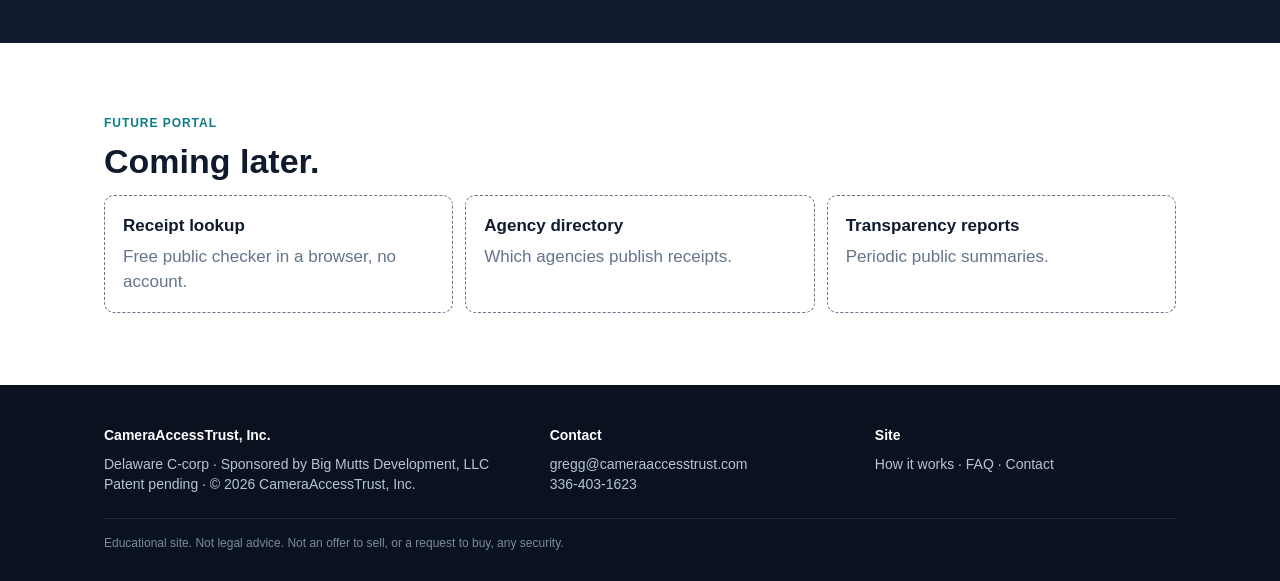
==== commit b8966fd2: "Add logo, favicon, hero art, how-it-works diagram, styled receipt; contact email to gregg@cameraacce" ====
--- a/index.html
+++ b/index.html
@@ -3,6 +3,9 @@
 <head>
 <meta charset="utf-8">
 <meta name="viewport" content="width=device-width, initial-scale=1">
+<link rel="icon" href="assets/favicon.svg" type="image/svg+xml">
+<link rel="icon" href="assets/favicon.png" type="image/png" sizes="32x32">
+<link rel="apple-touch-icon" href="assets/apple-touch-icon.png" sizes="180x180">
 <title>CameraAccessTrust — Proof camera footage was used the right way</title>
 <meta name="description" content="CameraAccessTrust is building an independent, tamper-evident record of every time someone looks at police camera or license-plate data. Video and plates stay with the city; only proof goes public.">
 <style>
@@ -43,7 +46,7 @@
   }
   .nav-inner { display: flex; align-items: center; gap: 20px; padding: 14px 0; flex-wrap: wrap; }
   .logo { font-weight: 700; font-size: 18px; color: var(--white); letter-spacing: 0.02em; }
-  .logo span { color: var(--accent); }
+  .logo .logo-text { color: var(--white); } .logo .logo-text span { color: var(--accent); }
   .nav-links { display: flex; gap: 18px; flex: 1; flex-wrap: wrap; font-size: 14px; }
   .nav-links a { color: var(--onnavy); }
   .nav-links a:hover { color: var(--white); text-decoration: none; }
@@ -271,6 +274,100 @@
   footer strong { color: var(--white); display: block; margin-bottom: 8px; }
   footer a { color: var(--onnavy); }
   .fine { font-size: 12px; color: #7B8A9E; border-top: 1px solid #1f2d44; padding-top: 16px; }
+
+
+  /* Logo mark */
+  .logo { display: inline-flex; align-items: center; gap: 10px; }
+  .logo-mark { width: 28px; height: 28px; flex-shrink: 0; display: block; }
+
+  /* Hero illustration */
+  .hero-art { justify-self: center; max-width: 440px; width: 100%; }
+  .hero-art img { width: 100%; height: auto; display: block; }
+
+  /* How-it-works flow diagram */
+  .flow {
+    display: flex; align-items: stretch; gap: 0; flex-wrap: nowrap;
+  }
+  .flow .step {
+    flex: 1 1 0; min-width: 0; min-height: 280px; width: auto;
+  }
+  .flow-arrow {
+    flex: 0 0 28px; display: flex; align-items: center; justify-content: center;
+    color: var(--accent); padding-top: 0;
+  }
+  .flow-arrow svg { width: 24px; height: 24px; }
+  .step-icon {
+    width: 48px; height: 48px; border-radius: 10px; background: var(--tint);
+    display: flex; align-items: center; justify-content: center; margin-bottom: 12px;
+  }
+  .step-icon svg { width: 28px; height: 28px; }
+
+  /* Receipt card polish */
+  .receipt {
+    background: #FFFEF8; border: 1px solid var(--rule); border-radius: 12px;
+    padding: 0 0 20px; position: relative; overflow: hidden;
+    box-shadow: 0 12px 32px rgba(15,27,45,0.10), 0 1px 0 rgba(15,27,45,0.04);
+  }
+  .receipt:before {
+    content: ""; display: block; height: 10px;
+    background: repeating-linear-gradient(-45deg, var(--accent), var(--accent) 8px, #0a5c64 8px, #0a5c64 16px);
+  }
+  .receipt-top {
+    display: flex; align-items: flex-start; justify-content: space-between;
+    gap: 12px; padding: 16px 20px 4px;
+  }
+  .receipt h3 {
+    color: var(--accent); font-size: 12px; letter-spacing: 0.1em; padding: 0;
+    text-transform: uppercase;
+  }
+  .receipt-verified {
+    flex-shrink: 0; width: 72px; height: 72px;
+  }
+  .receipt dl { padding: 0 20px; }
+  .receipt dt {
+    font-size: 11px; color: var(--muted); margin-top: 14px;
+    text-transform: uppercase; letter-spacing: 0.06em; font-weight: 700;
+  }
+  .receipt dd {
+    font-size: 15px; color: var(--navy); font-weight: 600;
+    font-family: ui-monospace, SFMono-Regular, Menlo, Consolas, monospace;
+    border-bottom: 1px dotted var(--rule); padding-bottom: 6px;
+  }
+  .receipt-foot {
+    display: flex; align-items: center; justify-content: space-between;
+    gap: 16px; padding: 16px 20px 0; margin-top: 8px; flex-wrap: wrap;
+    border-top: 1px dashed var(--rule); margin-left: 20px; margin-right: 20px;
+  }
+  .receipt-qr {
+    width: 64px; height: 64px; flex-shrink: 0;
+  }
+  .receipt-qr-label {
+    font-size: 10px; color: var(--muted); text-transform: uppercase;
+    letter-spacing: 0.06em; font-weight: 700; margin-top: 4px; text-align: center;
+  }
+  .receipt-example-note { flex: 1; }
+
+  @media (max-width: 900px) {
+    .hero-art { display: none; }
+    .flow {
+      flex-direction: column;
+      gap: 8px;
+      align-items: stretch;
+    }
+    .flow .step {
+      flex: 0 0 auto;
+      width: 100%;
+      min-height: 0;
+    }
+    .flow-arrow {
+      flex: 0 0 auto;
+      width: 100%;
+      height: 28px;
+      padding: 0;
+      transform: none;
+    }
+    .flow-arrow svg { transform: rotate(90deg); }
+  }
 
   @media (max-width: 900px) {
     .hero-grid, .problem-grid, .receipt-grid, .foot-grid { grid-template-columns: 1fr; }
@@ -289,7 +386,7 @@
 
 <header class="nav">
   <div class="wrap nav-inner">
-    <a class="logo" href="#top">Camera<span>Access</span>Trust</a>
+    <a class="logo" href="#top"><img class="logo-mark" src="assets/logo.svg" width="28" height="28" alt="" aria-hidden="true"><span class="logo-text">Camera<span>Access</span>Trust</span></a>
     <nav class="nav-links" aria-label="Primary">
       <a href="#how">How it works</a>
       <a href="#receipt">Receipts</a>
@@ -316,16 +413,8 @@
           <a class="btn btn-ghost" href="#how" style="color:#5eead4!important;border-color:#5eead4">Read how it works</a>
         </div>
       </div>
-      <div class="sheet" aria-hidden="true">
-        <div class="sheet-head">ACCESS SIGN-IN SHEET</div>
-        <div class="sheet-body">
-          <div class="sheet-cols"><div>Who</div><div>When</div><div>Why</div></div>
-          <div class="sheet-row"><span></span><span></span><span></span></div>
-          <div class="sheet-row"><span></span><span></span><span></span></div>
-          <div class="sheet-row"><span></span><span></span><span></span></div>
-          <div class="sheet-row"><span></span><span></span><span></span></div>
-          <div class="seal">SEALED</div>
-        </div>
+      <div class="hero-art">
+        <img src="assets/hero.svg" width="480" height="420" alt="Abstract camera lens with a lock and a request-to-approval-to-receipt flow">
       </div>
     </div>
   </section>
@@ -364,26 +453,33 @@
       <div class="eyebrow">How it works · our planned design</div>
       <h2>Four steps, every time someone looks.</h2>
       <p class="section-lead">Think of a sign-in sheet at a front desk. Ours is designed to do the same for every search of camera or plate data — and the record is kept by someone independent of the camera company.</p>
-      <div class="steps">
-        <article class="step">
+      <div class="flow" role="list">
+        <article class="step" role="listitem">
+          <div class="step-icon" aria-hidden="true"><svg viewBox="0 0 28 28" fill="none" xmlns="http://www.w3.org/2000/svg"><rect x="4" y="3" width="16" height="20" rx="2" stroke="#0E7C86" stroke-width="2"/><path d="M8 9h8M8 13h8M8 17h5" stroke="#0E7C86" stroke-width="1.8" stroke-linecap="round"/><circle cx="22" cy="20" r="5" fill="#E3F2F3" stroke="#0E7C86" stroke-width="1.6"/><path d="M22 17.8v2.4M22 22.2h.01" stroke="#0E7C86" stroke-width="1.6" stroke-linecap="round"/></svg></div>
           <div class="step-num">1</div>
           <h3>Ask</h3>
           <p>Every search starts with a reason.</p>
           <div class="mech">Who (checked digital ID) and a case number or reason become part of the record.</div>
         </article>
-        <article class="step">
+        <div class="flow-arrow" aria-hidden="true"><svg viewBox="0 0 24 24" fill="none" xmlns="http://www.w3.org/2000/svg"><path d="M4 12h14M13 6l6 6-6 6" stroke="currentColor" stroke-width="2.2" stroke-linecap="round" stroke-linejoin="round"/></svg></div>
+        <article class="step" role="listitem">
+          <div class="step-icon" aria-hidden="true"><svg viewBox="0 0 28 28" fill="none" xmlns="http://www.w3.org/2000/svg"><circle cx="14" cy="14" r="10" stroke="#0E7C86" stroke-width="2"/><path d="M9 14.2l3.2 3.2L19.2 10" stroke="#0E7C86" stroke-width="2.2" stroke-linecap="round" stroke-linejoin="round"/></svg></div>
           <div class="step-num">2</div>
           <h3>Check</h3>
           <p><strong>Every request is checked against the rules, and the result is recorded.</strong></p>
           <div class="mech">Warrant, role, area, state law. Allowed or denied — denials recorded too. We do not claim we always block access before data is shown.</div>
         </article>
-        <article class="step">
+        <div class="flow-arrow" aria-hidden="true"><svg viewBox="0 0 24 24" fill="none" xmlns="http://www.w3.org/2000/svg"><path d="M4 12h14M13 6l6 6-6 6" stroke="currentColor" stroke-width="2.2" stroke-linecap="round" stroke-linejoin="round"/></svg></div>
+        <article class="step" role="listitem">
+          <div class="step-icon" aria-hidden="true"><svg viewBox="0 0 28 28" fill="none" xmlns="http://www.w3.org/2000/svg"><rect x="8" y="13" width="12" height="10" rx="1.5" fill="#0E7C86"/><path d="M11 13V10.5a3 3 0 016 0V13" stroke="#0E7C86" stroke-width="2" stroke-linecap="round"/><circle cx="14" cy="17.5" r="1.4" fill="#0F1B2D"/><path d="M14 18.5v2" stroke="#0F1B2D" stroke-width="1.4" stroke-linecap="round"/></svg></div>
           <div class="step-num">3</div>
           <h3>Seal</h3>
           <p>Seal the record.</p>
           <div class="mech">A digital signature. Change anything and it stops matching.</div>
         </article>
-        <article class="step">
+        <div class="flow-arrow" aria-hidden="true"><svg viewBox="0 0 24 24" fill="none" xmlns="http://www.w3.org/2000/svg"><path d="M4 12h14M13 6l6 6-6 6" stroke="currentColor" stroke-width="2.2" stroke-linecap="round" stroke-linejoin="round"/></svg></div>
+        <article class="step" role="listitem">
+          <div class="step-icon" aria-hidden="true"><svg viewBox="0 0 28 28" fill="none" xmlns="http://www.w3.org/2000/svg"><path d="M7 3h14v22l-2.5-1.5L16 25l-2.5-1.5L11 25l-2.5-1.5L6 25V3h1z" stroke="#0E7C86" stroke-width="2" stroke-linejoin="round"/><path d="M10 9h8M10 13h8M10 17h5" stroke="#0E7C86" stroke-width="1.8" stroke-linecap="round"/></svg></div>
           <div class="step-num">4</div>
           <h3>Receipt</h3>
           <p>Post a public receipt.</p>
@@ -399,8 +495,16 @@
       <div class="eyebrow">What a receipt looks like</div>
       <h2>A receipt you can check yourself.</h2>
       <div class="receipt-grid">
-        <div class="receipt">
-          <h3>SAMPLE RECEIPT · NOT LIVE</h3>
+        <div class="receipt" aria-label="Example access receipt, not live">
+          <div class="receipt-top">
+            <h3>SAMPLE RECEIPT · NOT LIVE</h3>
+            <svg class="receipt-verified" viewBox="0 0 72 72" role="img" aria-label="Example verified seal">
+  <circle cx="36" cy="36" r="34" fill="none" stroke="#0E7C86" stroke-width="2" stroke-dasharray="3 2"/>
+  <circle cx="36" cy="36" r="28" fill="#E3F2F3" stroke="#0E7C86" stroke-width="2"/>
+  <path d="M24 37l8 8 16-18" fill="none" stroke="#0E7C86" stroke-width="3.5" stroke-linecap="round" stroke-linejoin="round"/>
+  <text x="36" y="58" text-anchor="middle" fill="#0E7C86" font-family="Arial,Helvetica,sans-serif" font-size="7" font-weight="700" letter-spacing="0.08em">VERIFIED</text>
+</svg>
+          </div>
           <dl>
             <dt>Agency</dt>
             <dd>Example City Police Department</dd>
@@ -411,7 +515,47 @@
             <dt>Status</dt>
             <dd>Record sealed · Fingerprint posted</dd>
           </dl>
-          <div style="padding:0 20px"><span class="coming">Example only · Receipt checker coming later</span></div>
+          <div class="receipt-foot">
+            <div class="receipt-example-note">
+              <span class="coming">Example only · Receipt checker coming later</span>
+            </div>
+            <div>
+              <svg class="receipt-qr" viewBox="0 0 64 64" aria-hidden="true">
+  <rect width="64" height="64" fill="#FFFEF8" stroke="#CBD5E1" stroke-width="1"/>
+  <!-- finder patterns -->
+  <rect x="4" y="4" width="18" height="18" fill="none" stroke="#0F1B2D" stroke-width="3"/>
+  <rect x="8" y="8" width="10" height="10" fill="#0F1B2D"/>
+  <rect x="42" y="4" width="18" height="18" fill="none" stroke="#0F1B2D" stroke-width="3"/>
+  <rect x="46" y="8" width="10" height="10" fill="#0F1B2D"/>
+  <rect x="4" y="42" width="18" height="18" fill="none" stroke="#0F1B2D" stroke-width="3"/>
+  <rect x="8" y="46" width="10" height="10" fill="#0F1B2D"/>
+  <!-- decorative modules -->
+  <rect x="28" y="6" width="4" height="4" fill="#0F1B2D"/>
+  <rect x="34" y="6" width="4" height="4" fill="#0F1B2D"/>
+  <rect x="28" y="12" width="4" height="4" fill="#64748B"/>
+  <rect x="28" y="28" width="4" height="4" fill="#0F1B2D"/>
+  <rect x="34" y="28" width="4" height="4" fill="#0F1B2D"/>
+  <rect x="40" y="28" width="4" height="4" fill="#64748B"/>
+  <rect x="46" y="28" width="4" height="4" fill="#0F1B2D"/>
+  <rect x="52" y="28" width="4" height="4" fill="#0F1B2D"/>
+  <rect x="28" y="34" width="4" height="4" fill="#64748B"/>
+  <rect x="40" y="34" width="4" height="4" fill="#0F1B2D"/>
+  <rect x="52" y="34" width="4" height="4" fill="#0F1B2D"/>
+  <rect x="28" y="40" width="4" height="4" fill="#0F1B2D"/>
+  <rect x="34" y="40" width="4" height="4" fill="#0F1B2D"/>
+  <rect x="46" y="40" width="4" height="4" fill="#64748B"/>
+  <rect x="28" y="46" width="4" height="4" fill="#0F1B2D"/>
+  <rect x="40" y="46" width="4" height="4" fill="#0F1B2D"/>
+  <rect x="52" y="46" width="4" height="4" fill="#0F1B2D"/>
+  <rect x="28" y="52" width="4" height="4" fill="#64748B"/>
+  <rect x="34" y="52" width="4" height="4" fill="#0F1B2D"/>
+  <rect x="46" y="52" width="4" height="4" fill="#0F1B2D"/>
+  <rect x="52" y="52" width="4" height="4" fill="#64748B"/>
+  <rect x="40" y="52" width="4" height="4" fill="#0F1B2D"/>
+</svg>
+              <div class="receipt-qr-label">Example QR</div>
+            </div>
+          </div>
         </div>
         <div>
           <p class="section-lead">Anyone will be able to check a receipt online, without an account. If it matches the public fingerprint, the record hasn’t been changed since it was posted.</p>
@@ -517,17 +661,17 @@
         <div class="cta-card">
           <h3>Ask about a pilot</h3>
           <p>For city managers, police, city attorneys and IT.</p>
-          <a class="btn" href="mailto:gregg@bigmuttsdevelopment.com?subject=CameraAccessTrust%20pilot">Email Gregg</a>
-          <p style="margin-top:10px;font-size:13px">gregg@bigmuttsdevelopment.com<br><a href="tel:+13364031623">336-403-1623</a></p>
+          <a class="btn" href="mailto:gregg@cameraaccesstrust.com?subject=CameraAccessTrust%20pilot">Email Gregg</a>
+          <p style="margin-top:10px;font-size:13px">gregg@cameraaccesstrust.com<br><a href="tel:+13364031623">336-403-1623</a></p>
         </div>
         <div class="cta-card">
           <h3>Get updates</h3>
           <p>Occasional notes when the public checker or pilots move forward.</p>
-          <a class="btn btn-ghost" href="mailto:gregg@bigmuttsdevelopment.com?subject=CameraAccessTrust%20updates" style="color:#5eead4!important;border-color:#5eead4">Email to get updates</a>
+          <a class="btn btn-ghost" href="mailto:gregg@cameraaccesstrust.com?subject=CameraAccessTrust%20updates" style="color:#5eead4!important;border-color:#5eead4">Email to get updates</a>
         </div>
         <div class="cta-card">
           <h3>Investors</h3>
-          <a class="btn btn-ghost" href="mailto:gregg@bigmuttsdevelopment.com?subject=CameraAccessTrust" style="color:#5eead4!important;border-color:#5eead4">Contact us</a>
+          <a class="btn btn-ghost" href="mailto:gregg@cameraaccesstrust.com?subject=CameraAccessTrust" style="color:#5eead4!important;border-color:#5eead4">Contact us</a>
         </div>
       </div>
     </div>
@@ -556,7 +700,7 @@
       </div>
       <div>
         <strong>Contact</strong>
-        <a href="mailto:gregg@bigmuttsdevelopment.com">gregg@bigmuttsdevelopment.com</a><br>
+        <a href="mailto:gregg@cameraaccesstrust.com">gregg@cameraaccesstrust.com</a><br>
         <a href="tel:+13364031623">336-403-1623</a>
       </div>
       <div>
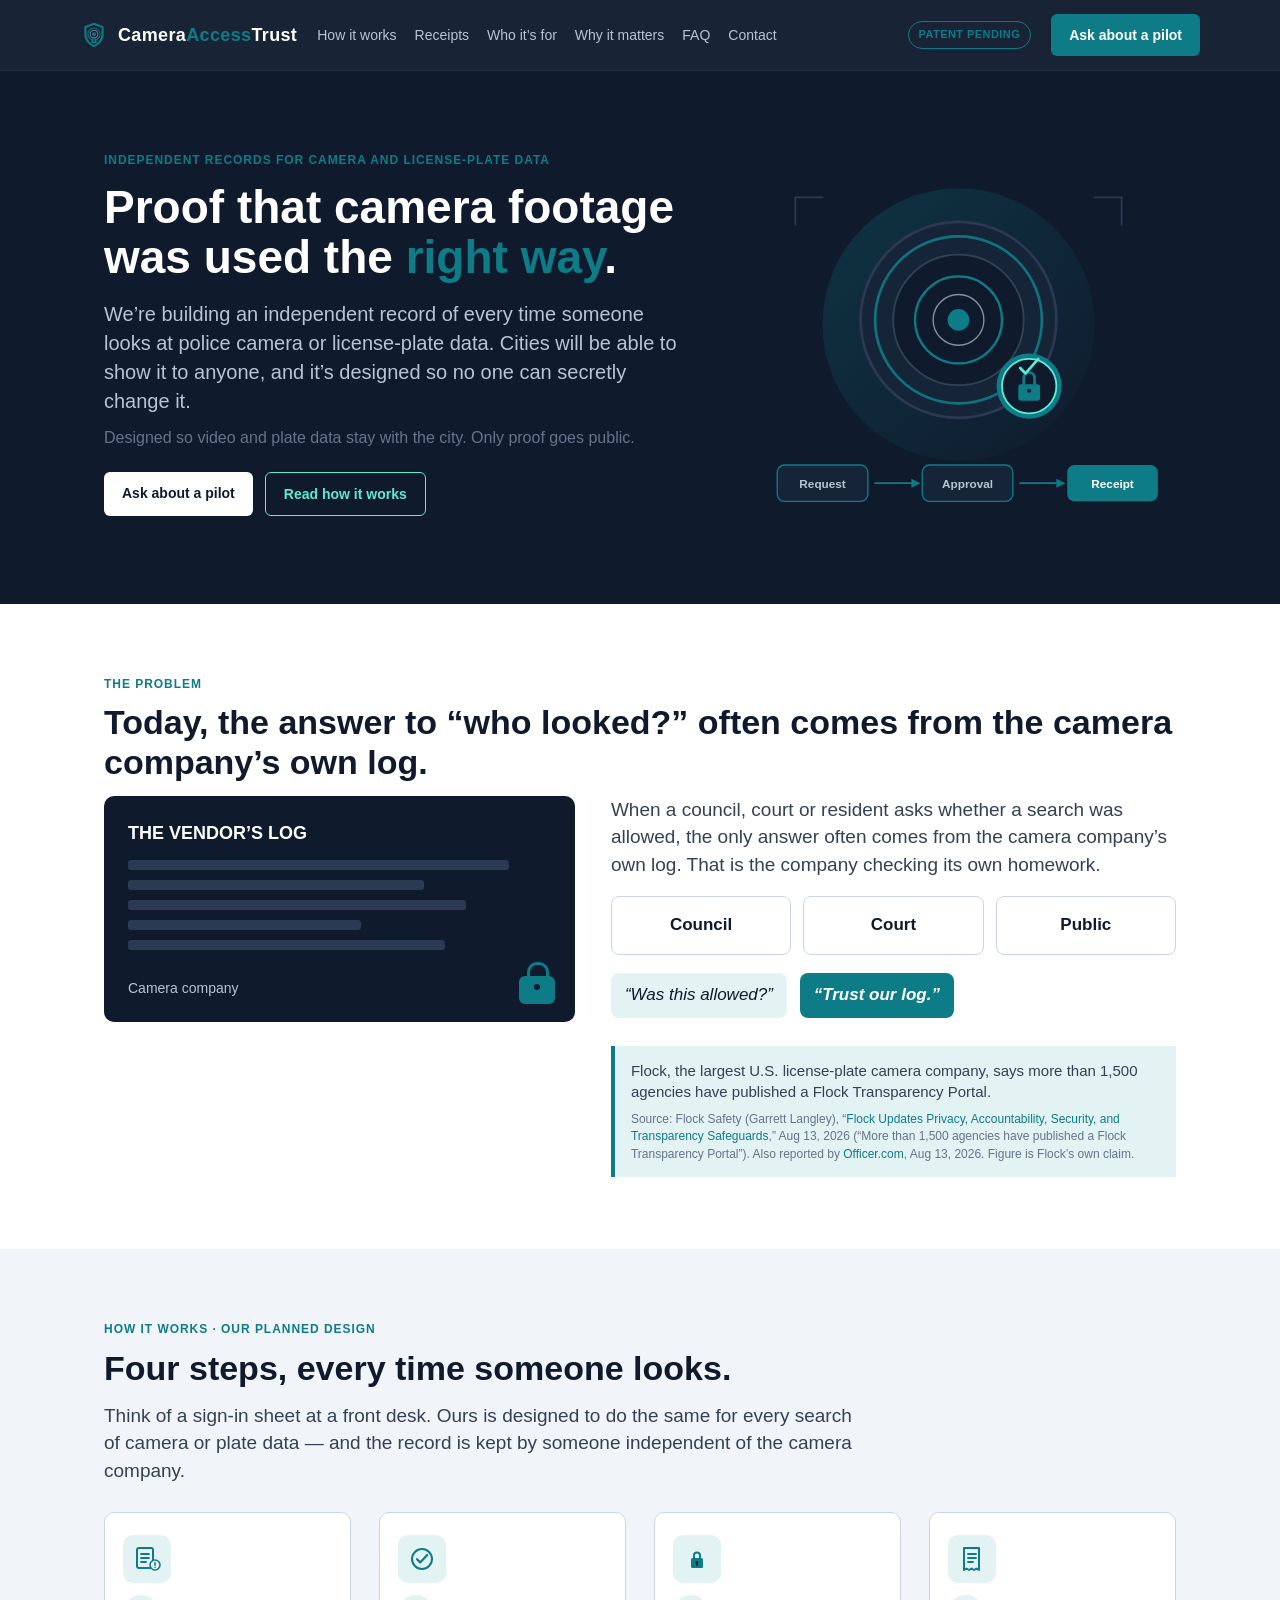
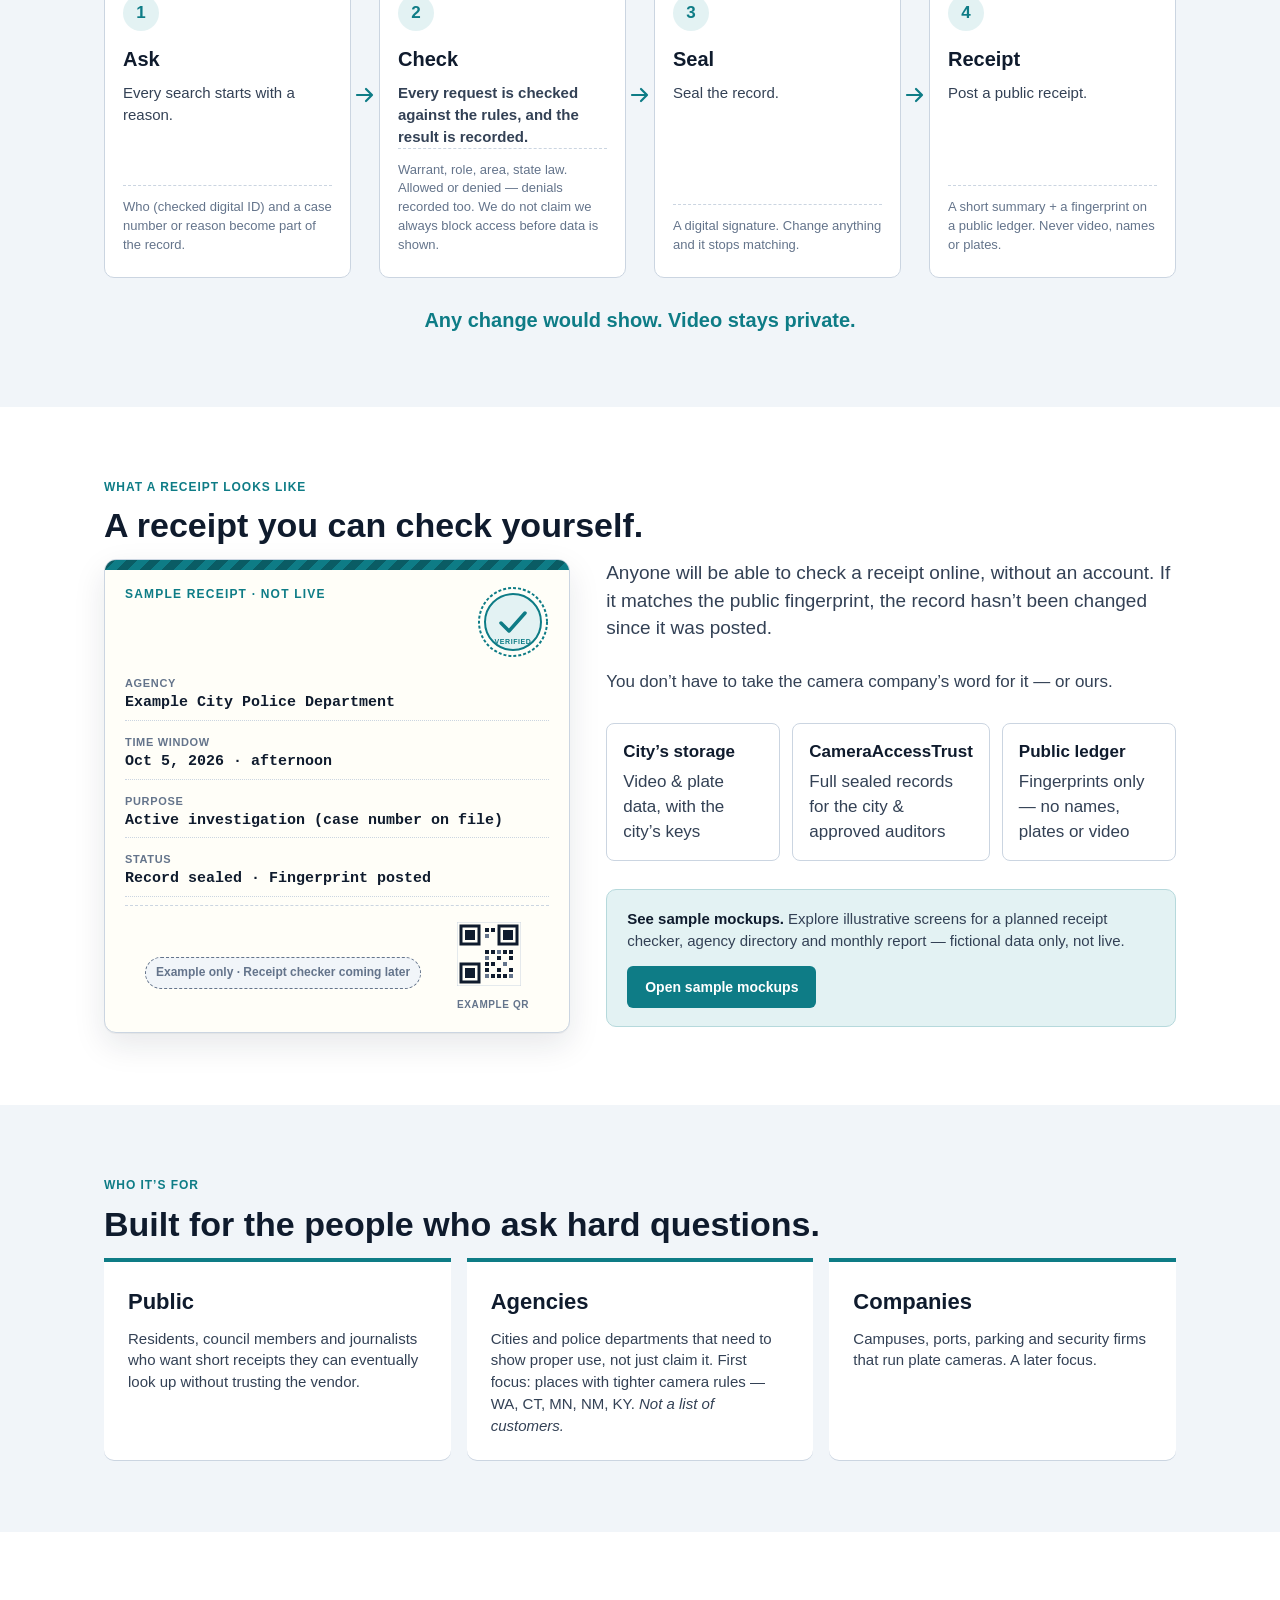
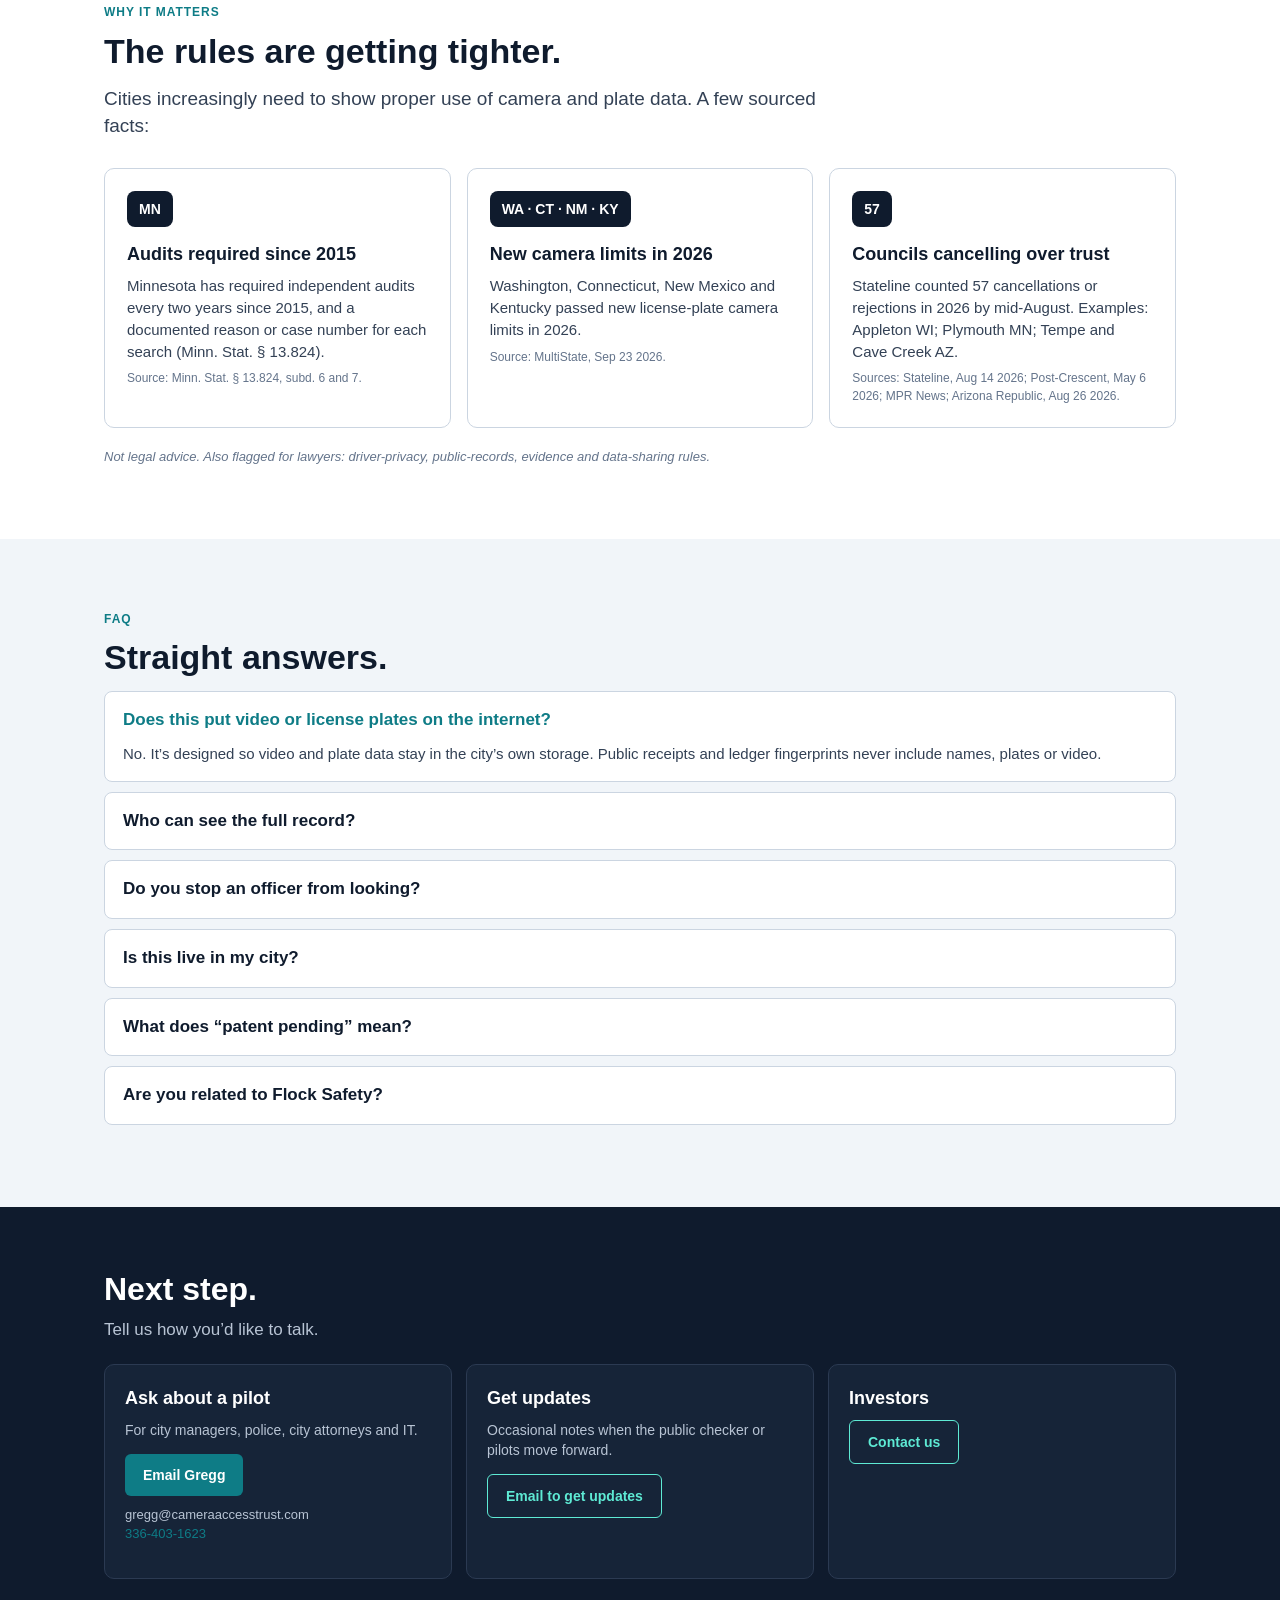
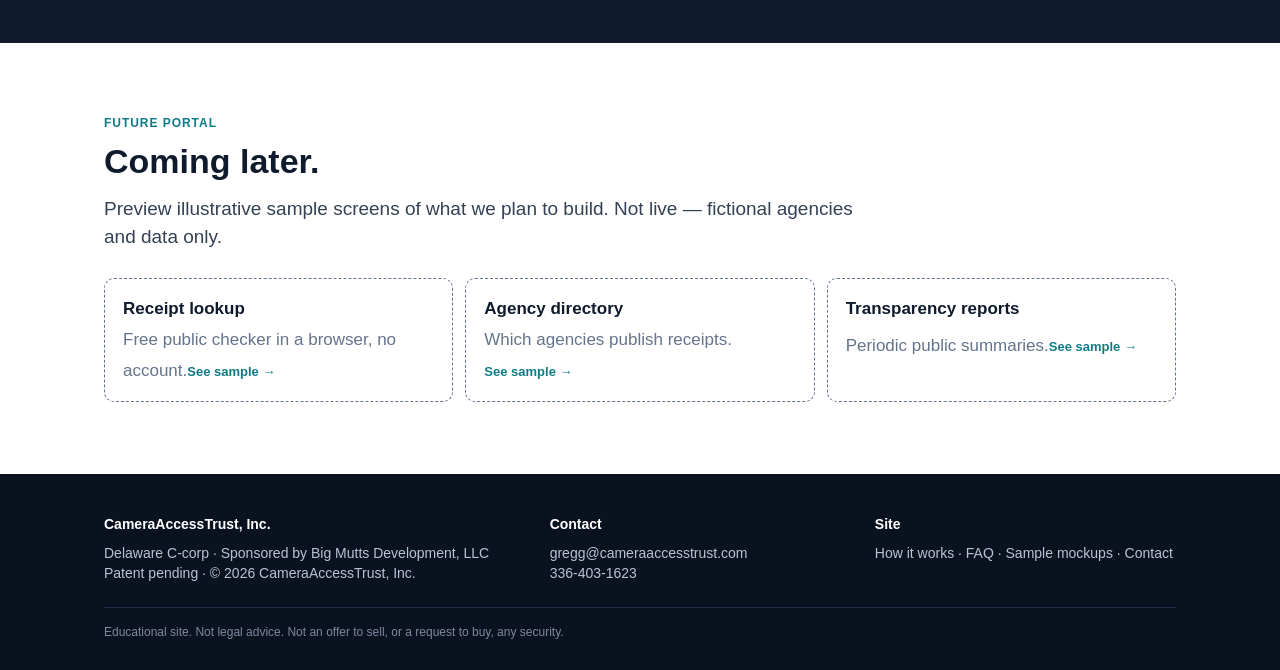
==== commit 3504084c: "Add sample mockups: receipt lookup, agency directory, transparency report" ====
--- a/index.html
+++ b/index.html
@@ -346,6 +346,28 @@
     letter-spacing: 0.06em; font-weight: 700; margin-top: 4px; text-align: center;
   }
   .receipt-example-note { flex: 1; }
+
+
+  .future a {
+    border: 1.5px dashed var(--muted); border-radius: 10px; padding: 18px; background: var(--white);
+    color: var(--muted); display: block; text-decoration: none;
+    transition: border-color .15s, box-shadow .15s, color .15s;
+  }
+  .future a:hover {
+    border-color: var(--accent); color: var(--body); box-shadow: 0 8px 24px rgba(15,27,45,.06);
+    text-decoration: none;
+  }
+  .future a strong { display: block; color: var(--navy); margin-bottom: 6px; }
+  .future a .try {
+    display: inline-block; margin-top: 10px; font-size: 13px; font-weight: 700; color: var(--accent);
+  }
+  .samples-callout {
+    margin-top: 28px; padding: 18px 20px; background: var(--tint); border: 1px solid #b6d9dc;
+    border-radius: 10px; display: flex; flex-wrap: wrap; gap: 14px; align-items: center;
+    justify-content: space-between;
+  }
+  .samples-callout p { margin: 0; font-size: 15px; color: var(--body); max-width: 40em; }
+  .samples-callout strong { color: var(--navy); }
 
   @media (max-width: 900px) {
     .hero-art { display: none; }
@@ -565,6 +587,10 @@
             <div><strong>CameraAccessTrust</strong>Full sealed records for the city &amp; approved auditors</div>
             <div><strong>Public ledger</strong>Fingerprints only — no names, plates or video</div>
           </div>
+          <div class="samples-callout">
+            <p><strong>See sample mockups.</strong> Explore illustrative screens for a planned receipt checker, agency directory and monthly report — fictional data only, not live.</p>
+            <a class="btn" href="/samples/">Open sample mockups</a>
+          </div>
         </div>
       </div>
     </div>
@@ -681,10 +707,11 @@
     <div class="wrap">
       <div class="eyebrow">Future portal</div>
       <h2>Coming later.</h2>
+      <p class="section-lead">Preview illustrative sample screens of what we plan to build. Not live — fictional agencies and data only.</p>
       <div class="future">
-        <div><strong>Receipt lookup</strong>Free public checker in a browser, no account.</div>
-        <div><strong>Agency directory</strong>Which agencies publish receipts.</div>
-        <div><strong>Transparency reports</strong>Periodic public summaries.</div>
+        <a href="/samples/receipt-lookup/"><strong>Receipt lookup</strong>Free public checker in a browser, no account.<span class="try">See sample →</span></a>
+        <a href="/samples/agency-directory/"><strong>Agency directory</strong>Which agencies publish receipts.<span class="try">See sample →</span></a>
+        <a href="/samples/transparency-report/"><strong>Transparency reports</strong>Periodic public summaries.<span class="try">See sample →</span></a>
       </div>
     </div>
   </section>
@@ -707,6 +734,7 @@
         <strong>Site</strong>
         <a href="#how">How it works</a> ·
         <a href="#faq">FAQ</a> ·
+        <a href="/samples/">Sample mockups</a> ·
         <a href="#contact">Contact</a>
       </div>
     </div>
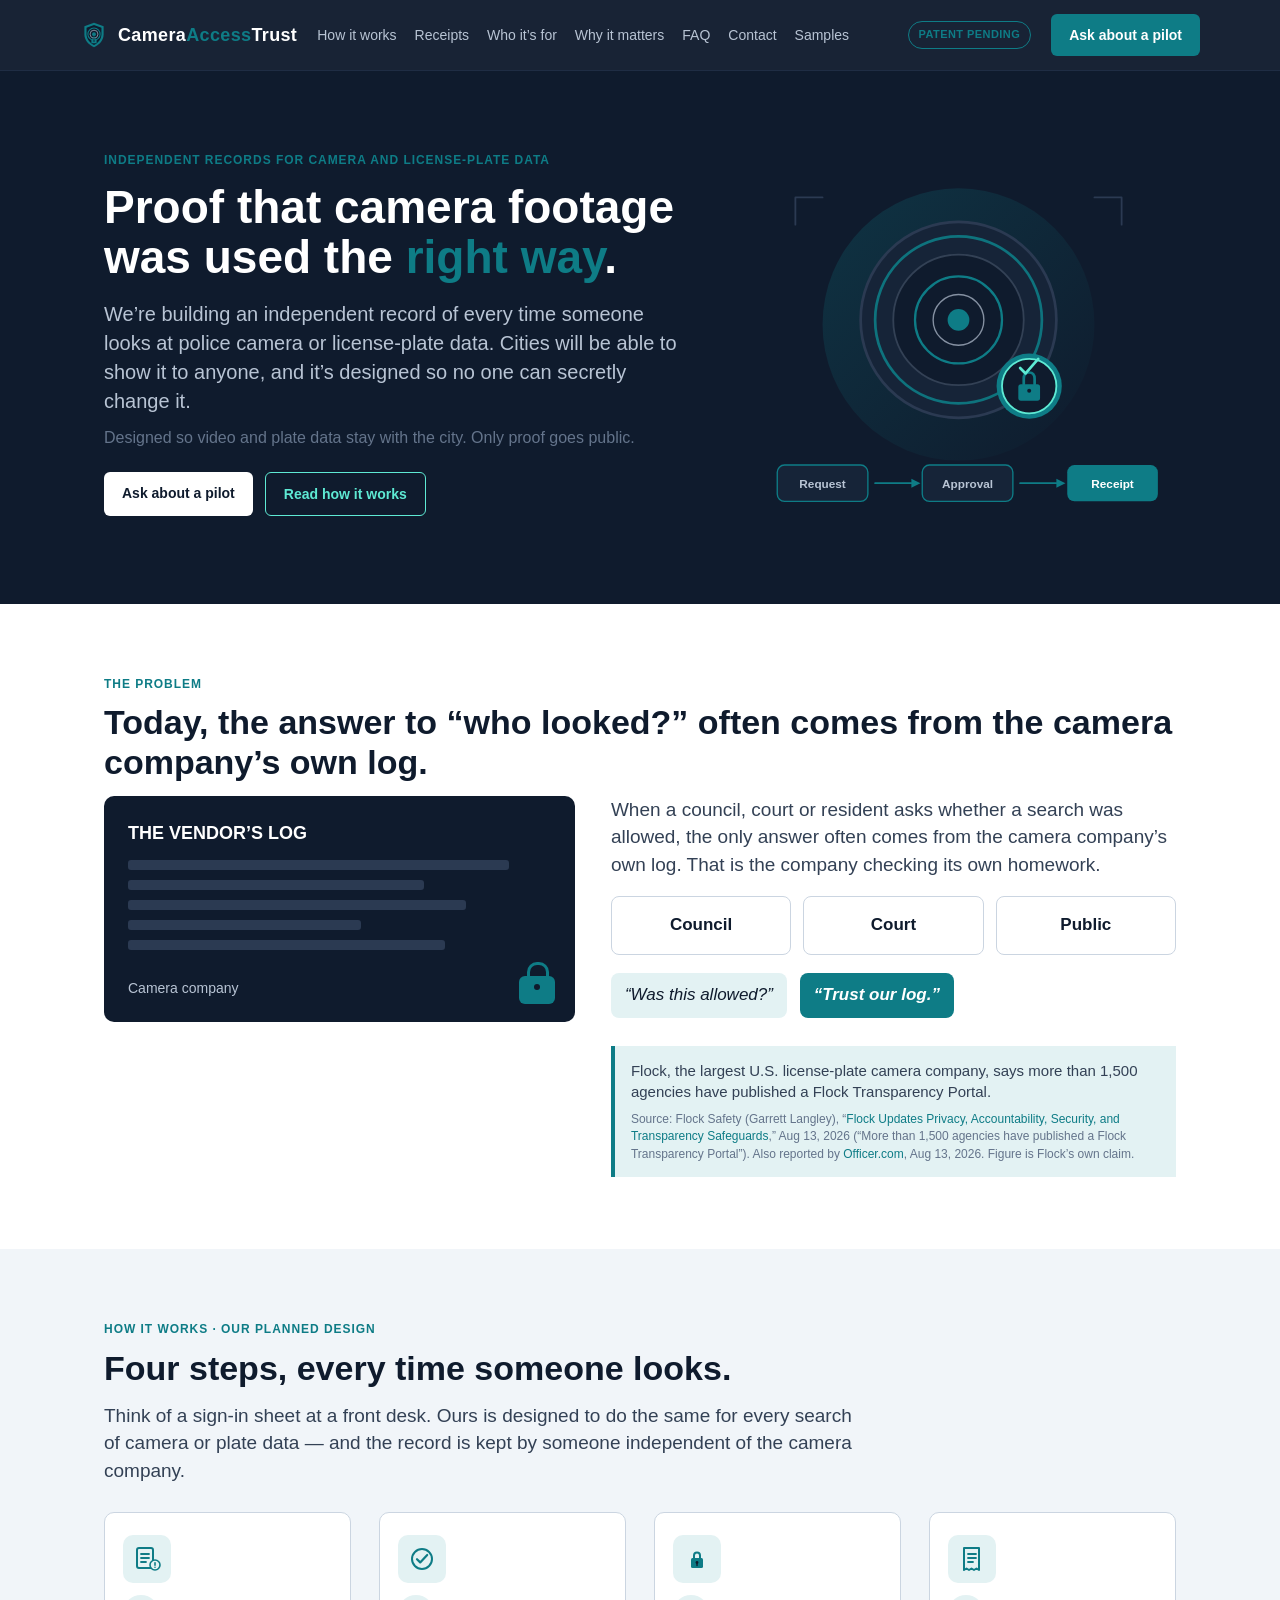
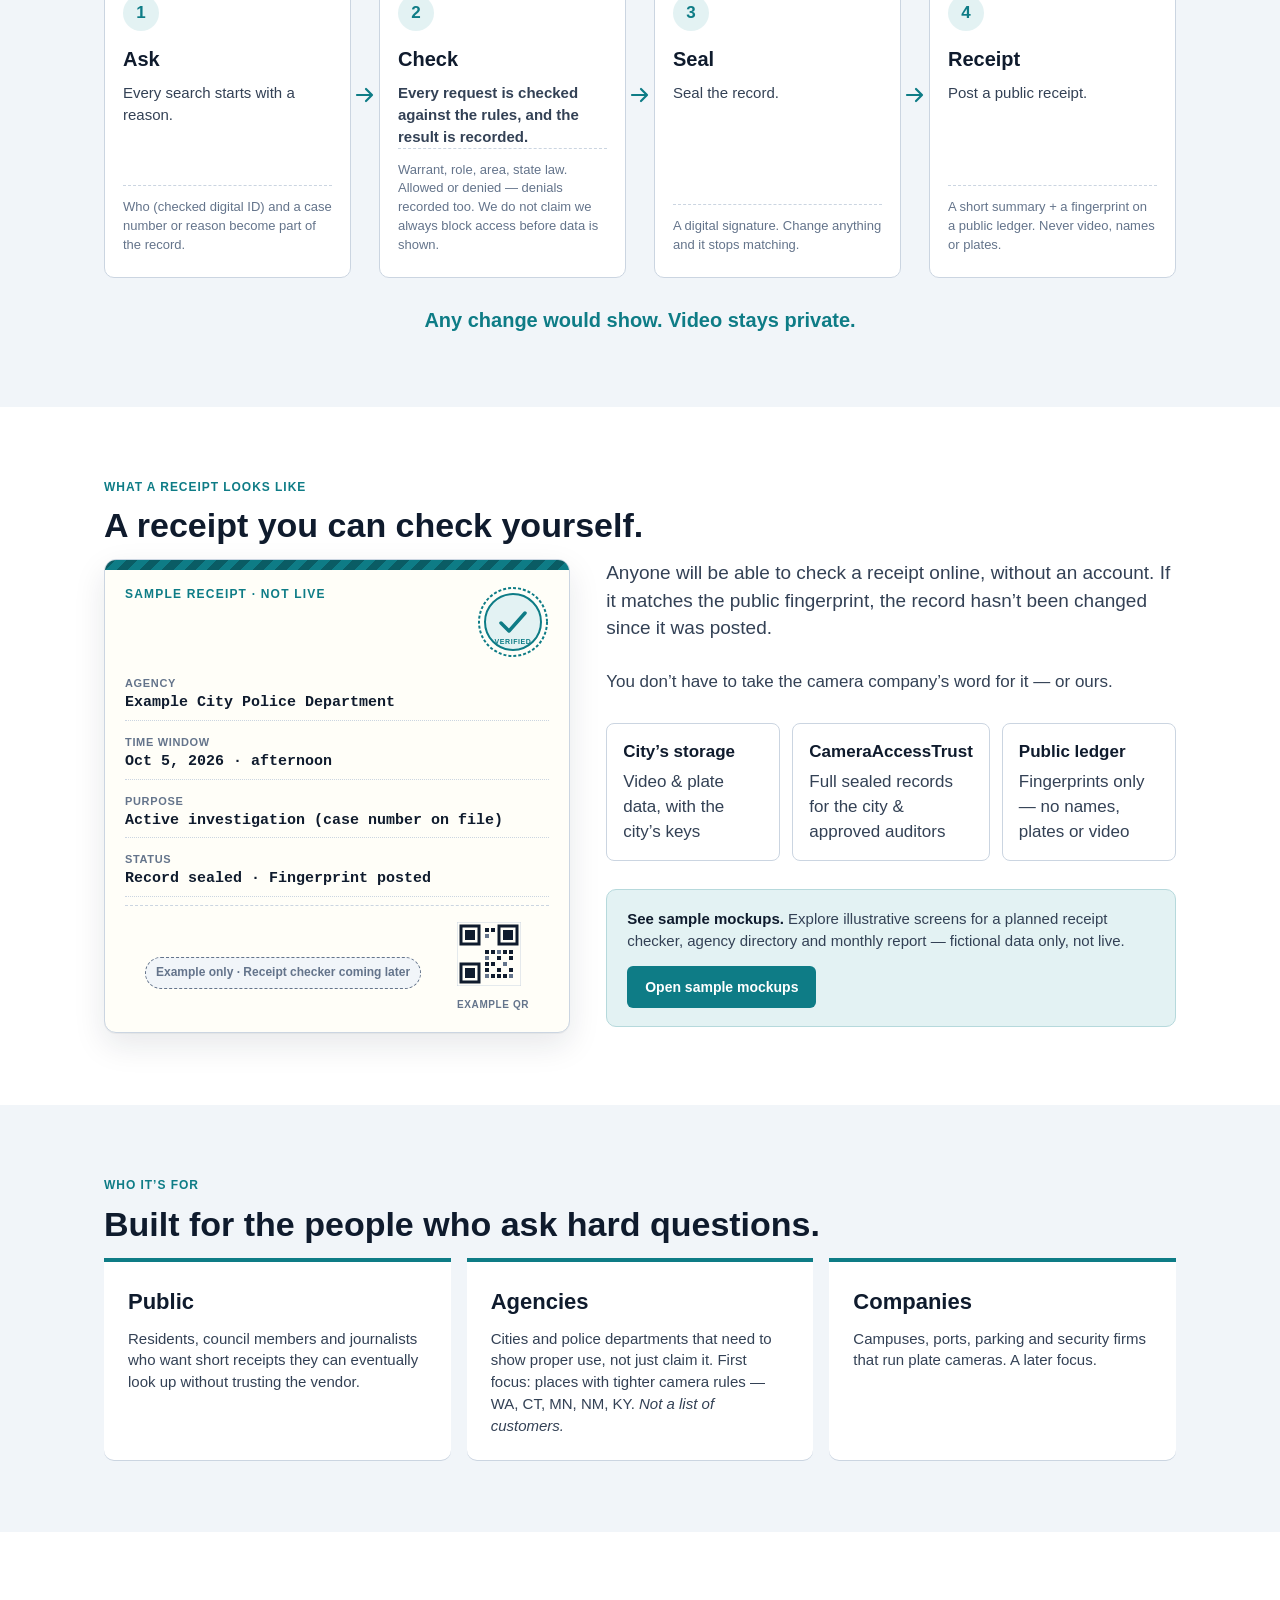
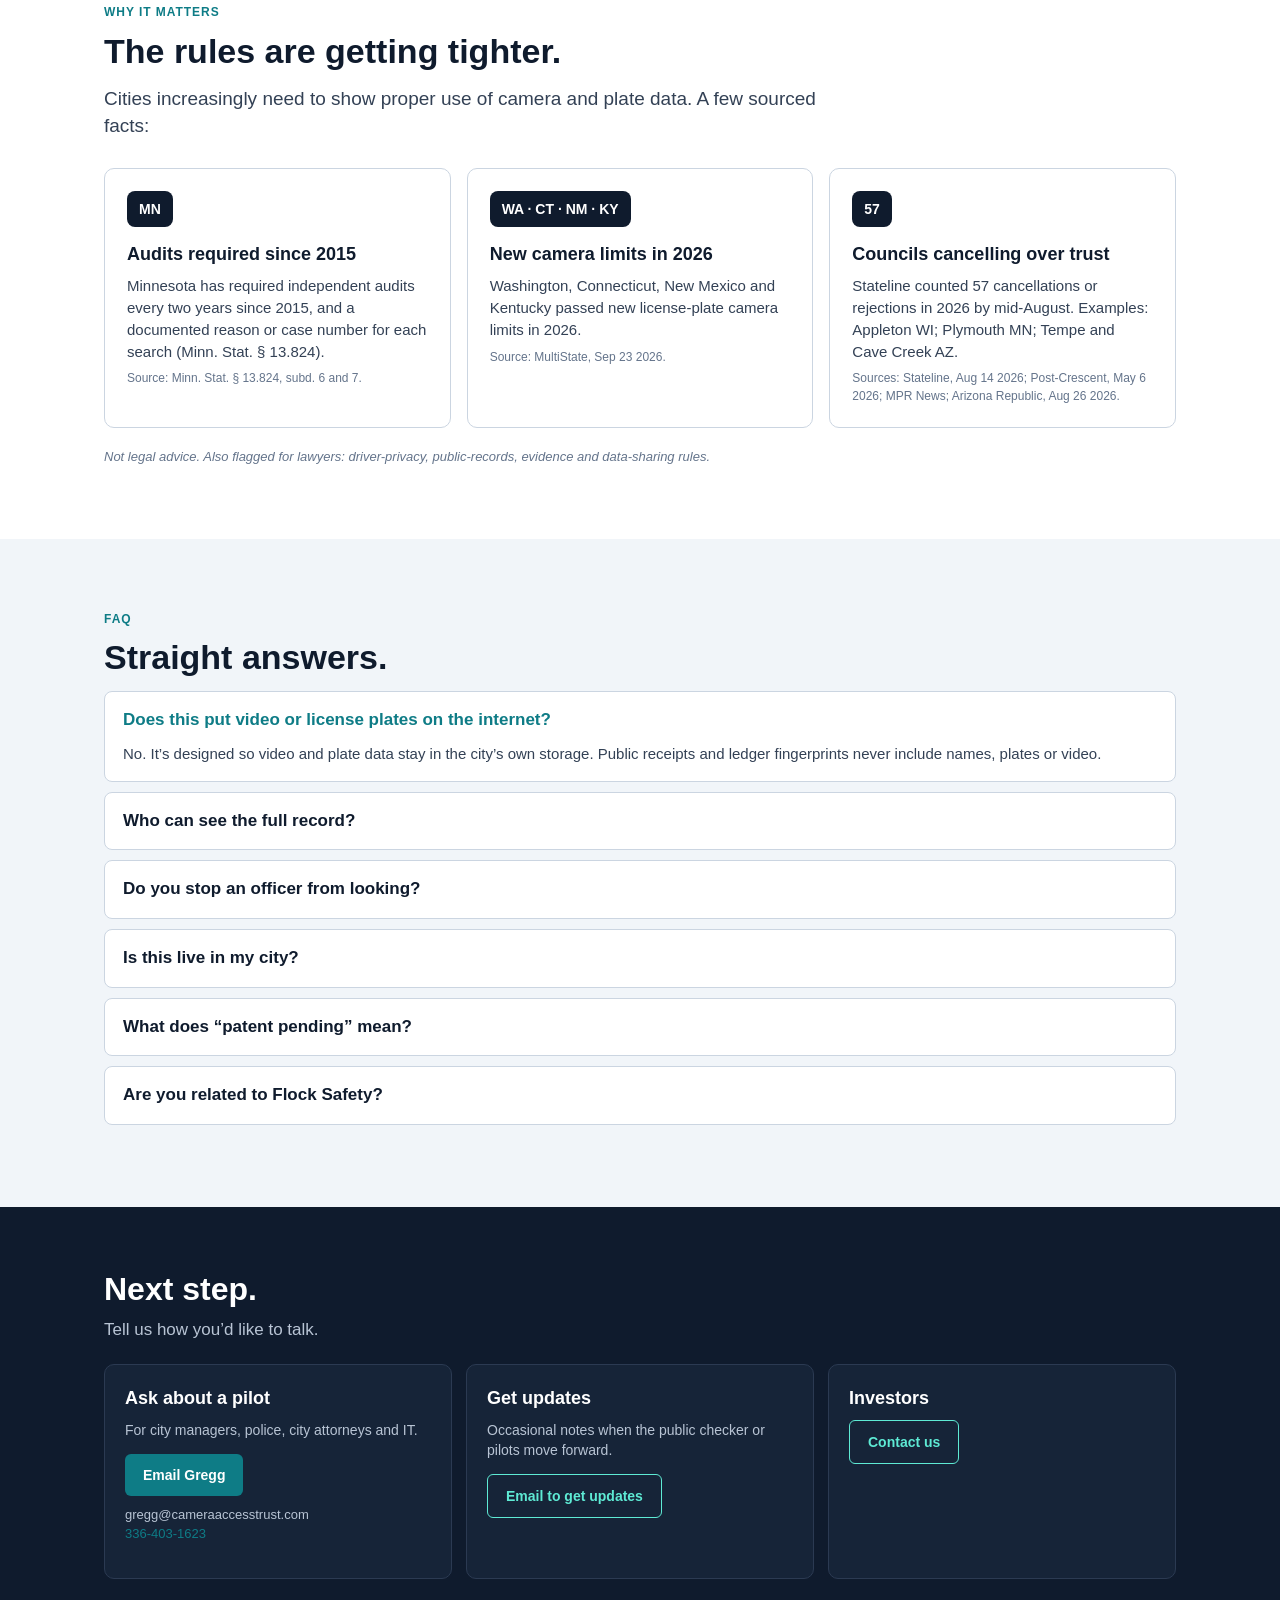
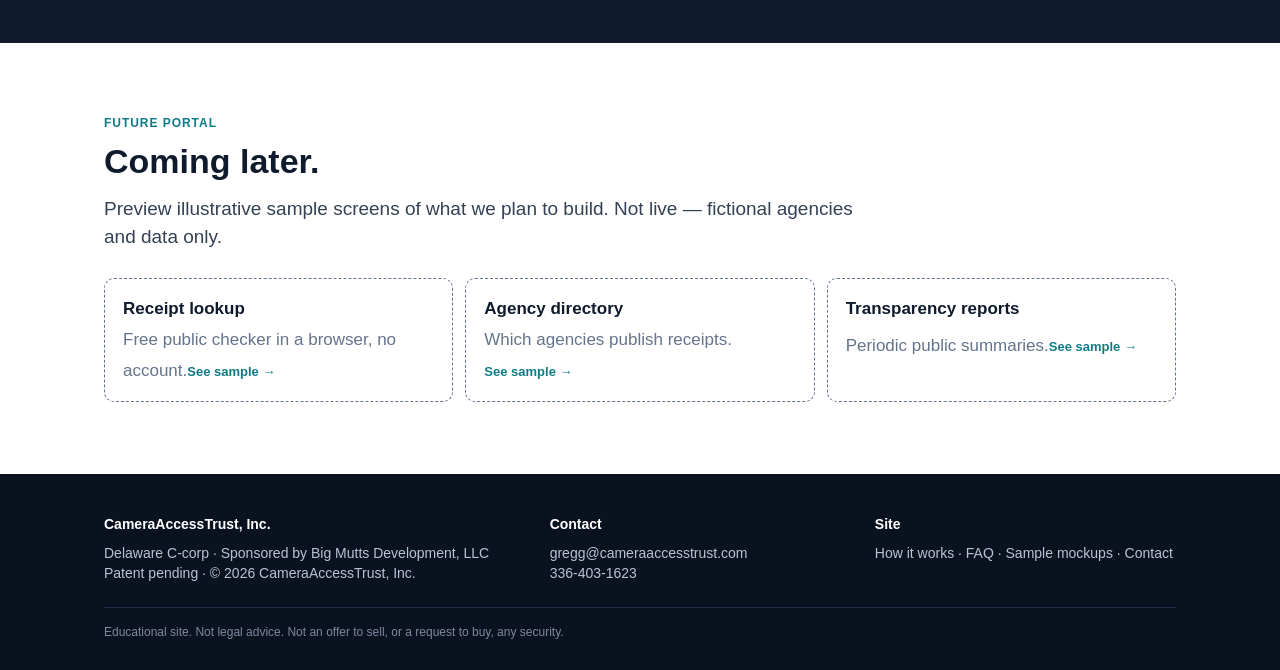
==== commit 3858c03e: "Add Samples to top nav" ====
--- a/index.html
+++ b/index.html
@@ -416,6 +416,7 @@
       <a href="#why">Why it matters</a>
       <a href="#faq">FAQ</a>
       <a href="#contact">Contact</a>
+      <a href="/samples/">Samples</a>
     </nav>
     <span class="pill">Patent pending</span>
     <a class="btn" href="#contact">Ask about a pilot</a>
